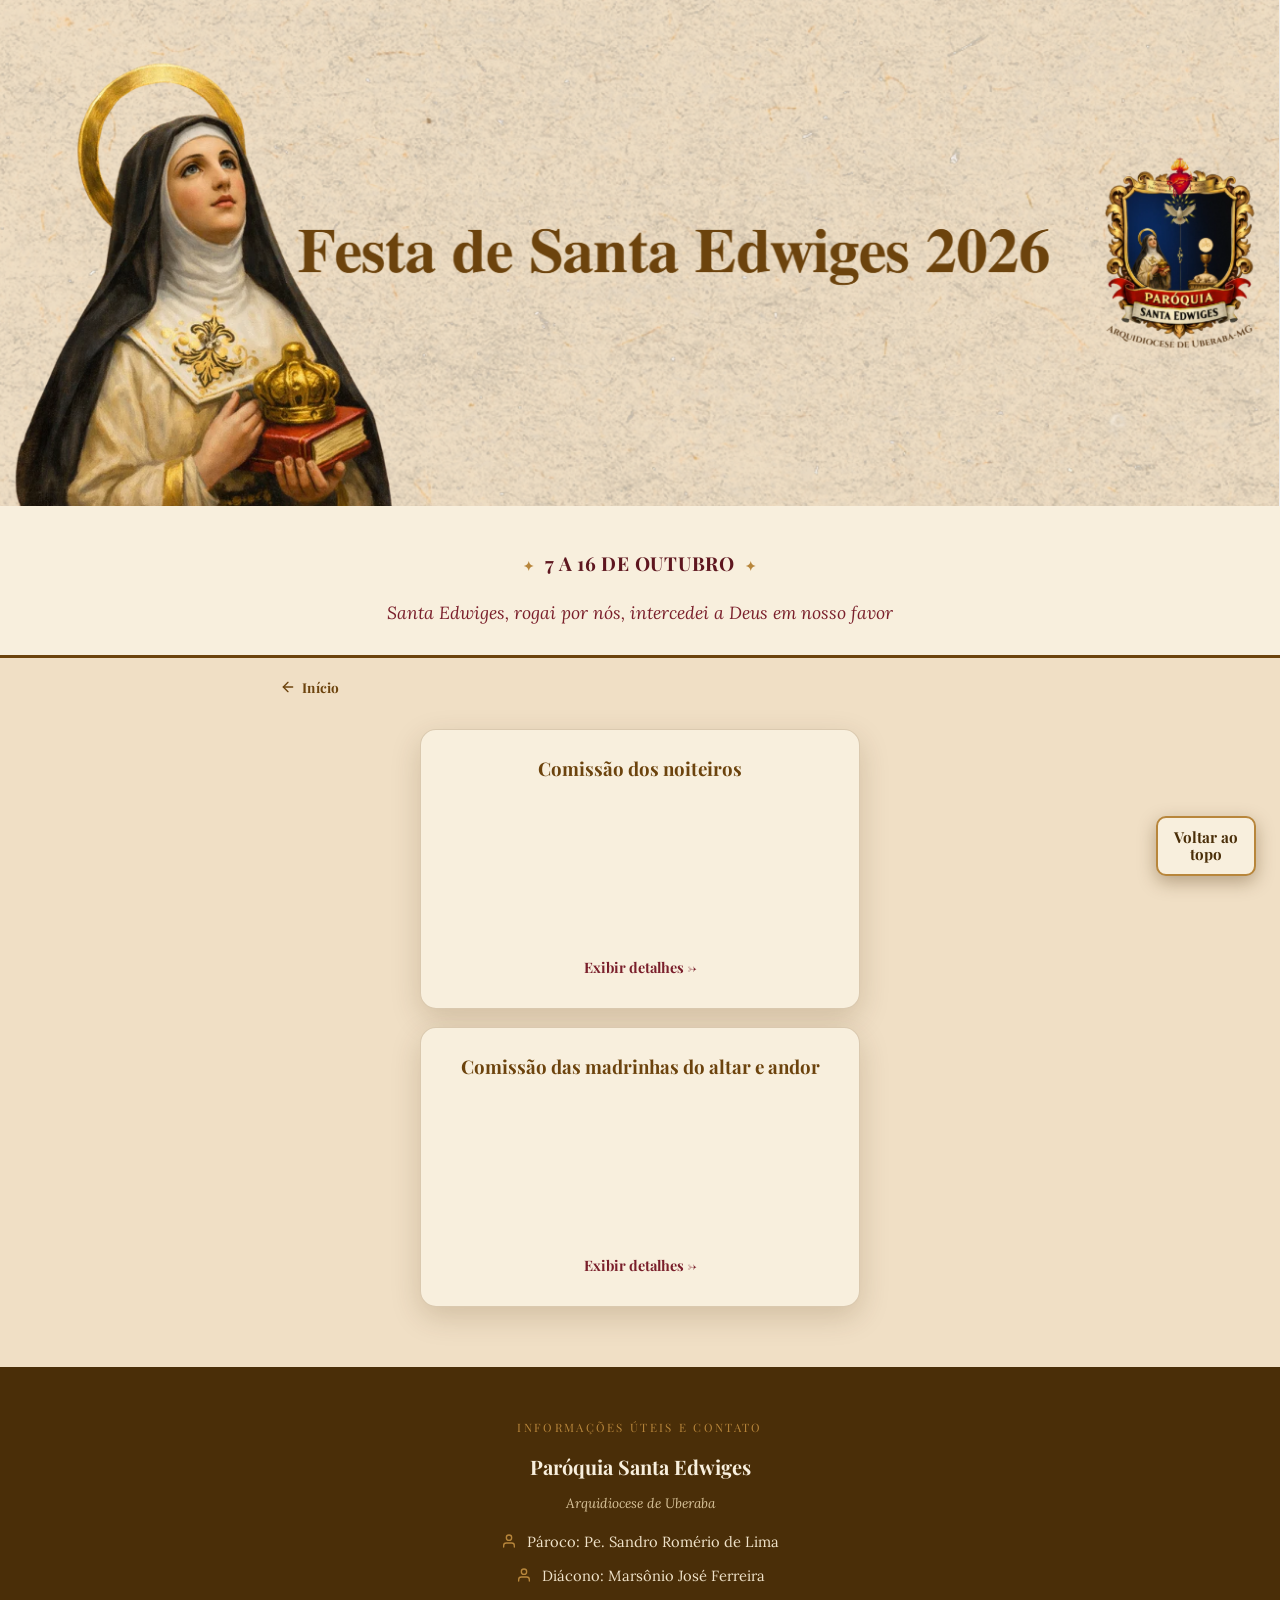
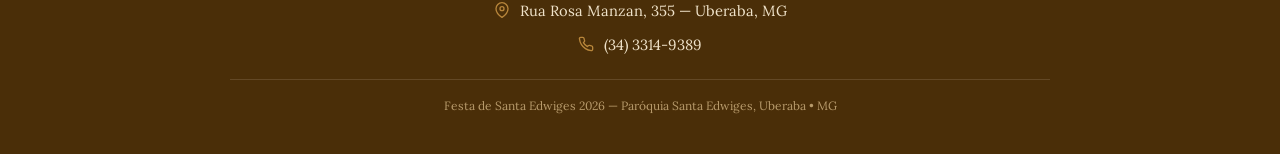
==== comissoes.html @ 376ed941 "Cards rotativos na página das comissões com a adição de um novo arquivo js" ====
<!DOCTYPE html>
<html lang="pt-BR">
<head>
<meta charset="UTF-8">
<meta name="viewport" content="width=device-width, initial-scale=1.0">
<title>Comissões Organizadoras | Festa de Santa Edwiges 2026</title>
<meta name="description" content="Confira a programação completa da Festa de Santa Edwiges 2026: procissão, missas, novena e quermesse.">
<link rel="preconnect" href="https://fonts.googleapis.com">
<link rel="preconnect" href="https://fonts.gstatic.com" crossorigin>
<link href="https://fonts.googleapis.com/css2?family=Playfair+Display:wght@600;700;800;900&family=Lora:ital,wght@0,400;0,500;0,600;1,400&display=swap" rel="stylesheet">
<link rel="stylesheet" href="css/style.css">
</head>
<body>

<!-- HERO -->
  <header class="hero">
    <img src="assets/images/banner.png" alt="Festa de Santa Edwiges 2026 — Paróquia Santa Edwiges, Uberaba">
    <div class="hero-sub">
      <p class="dates">7 a 16 de Outubro</p>
      <p class="tag">Santa Edwiges, rogai por nós,
intercedei a Deus em nosso favor</p>
    </div>
  </header>

  <div class="backlink-wrap">
    <a class="backlink" href="index.html">
      <svg viewBox="0 0 24 24" fill="none" stroke="currentColor" stroke-width="2" stroke-linecap="round" stroke-linejoin="round"><path d="M19 12H5"/><path d="M12 19l-7-7 7-7"/></svg>
      Início
    </a>
  </div>

  <div class="comissoes">

    <div class="card-comissoes" role="button" tabindex="0" aria-pressed="false" aria-label="Exibir detalhes da Comissão dos Noiteiros">
        <div class="card-inner">
            <div class="card-face">
                <h3>Comissão dos noiteiros</h3>
                <div class="flip-hint">Exibir detalhes →</div>
            </div>
            <div class="card-back">
                <div class="title-card-back">Comissão dos Noiteiros</div>
                <h4>Atividades:</h4>
                <p></p>
                <h4>Membros:</h4>
                <ul>
                    <li></li>
                </ul>

            </div>
        </div>
    </div>


    <div class="card-comissoes" role="button" tabindex="0" aria-pressed="false" aria-label="Exibir detalhes da Comissão dos Noiteiros">
        <div class="card-inner">
            <div class="card-face">
                <h3>Comissão das madrinhas do altar e andor</h3>
                <div class="flip-hint">Exibir detalhes →</div>
            </div>
            <div class="card-back">
                <div class="title-card-back">Comissão das Madrinhas do altar e andor</div>
                <h4>Atividades:</h4>
                <p></p>
                <h4>Membros:</h4>
                <ul>
                    <li></li>
                </ul>

            </div>
        </div>
    </div>
  </div>

  <a href="#" id="btnTopo" title="Voltar ao topo" aria-label="Voltar ao topo">
    Voltar ao topo
  </a>


<!-- FOOTER -->
  <footer id="contato">
    <div class="container">
      <p class="foot-title">Informações úteis e contato</p>
      <div class="foot-card">
        <h3>Paróquia Santa Edwiges</h3>
        <p class="arqui">Arquidiocese de Uberaba</p>

        <ul class="foot-list">
          <li>
            <svg viewBox="0 0 24 24" fill="none" stroke="currentColor" stroke-width="2" stroke-linecap="round" stroke-linejoin="round"><path d="M20 21v-2a4 4 0 0 0-4-4H8a4 4 0 0 0-4 4v2"/><circle cx="12" cy="7" r="4"/></svg>
            <a href="https://arquidiocesedeuberaba.com.br/clero/padre-sandro-romerio-de-lima" target="_blank" rel="noopener">Pároco: Pe. Sandro Romério de Lima</a>
          </li>
          <li>
            <svg viewBox="0 0 24 24" fill="none" stroke="currentColor" stroke-width="2" stroke-linecap="round" stroke-linejoin="round"><path d="M20 21v-2a4 4 0 0 0-4-4H8a4 4 0 0 0-4 4v2"/><circle cx="12" cy="7" r="4"/></svg>
            <a href="https://arquidiocesedeuberaba.com.br/clero/diacono-marsonio-jose-ferreira" target="_blank" rel="noopener">Diácono: Marsônio José Ferreira</a>
          </li>
          <li>
            <svg viewBox="0 0 24 24" fill="none" stroke="currentColor" stroke-width="2" stroke-linecap="round" stroke-linejoin="round"><path d="M21 10c0 7-9 13-9 13s-9-6-9-13a9 9 0 0 1 18 0Z"/><circle cx="12" cy="10" r="3"/></svg>
            <a href="https://www.google.com/maps/search/?api=1&query=Rua+Rosa+Manzan%2C+355%2C+Uberaba+MG" target="_blank" rel="noopener">Rua Rosa Manzan, 355 — Uberaba, MG</a>
          </li>
          <li>
            <svg viewBox="0 0 24 24" fill="none" stroke="currentColor" stroke-width="2" stroke-linecap="round" stroke-linejoin="round"><path d="M22 16.92v3a2 2 0 0 1-2.18 2 19.79 19.79 0 0 1-8.63-3.07 19.5 19.5 0 0 1-6-6 19.79 19.79 0 0 1-3.07-8.67A2 2 0 0 1 4.11 2h3a2 2 0 0 1 2 1.72c.13.96.36 1.9.7 2.81a2 2 0 0 1-.45 2.11L8.09 9.91a16 16 0 0 0 6 6l1.27-1.27a2 2 0 0 1 2.11-.45c.91.34 1.85.57 2.81.7A2 2 0 0 1 22 16.92z"/></svg>
            <a href="tel:+553433149389">(34) 3314-9389</a>
          </li>
        </ul>
      </div>
      <p class="copy">Festa de Santa Edwiges 2026 — Paróquia Santa Edwiges, Uberaba • MG</p>
    </div>
  </footer>
  <script src="js/comissoes.js"></script>
</body>
</html>
---- css/style.css ----
:root{
    --cream: #f0dfc5;
    --cream-light: #f8efdd;
    --brown: #6c430d;
    --brown-deep: #4a2e08;
    --red: #7a1f2b;
    --red-deep: #5e161f;
    --navy: #1c2b4a;
    --gold: #b8863b;
    --ink: #3a2508;
    --line: rgba(108,67,13,0.22);
    --shadow: 0 10px 30px rgba(74,46,8,0.18);
  }

  *{box-sizing:border-box;}
  html{scroll-behavior:smooth;}
  body{
    margin:0;
    background:var(--cream);
    color:var(--ink);
    font-family:'Lora', serif;
    line-height:1.65;
    -webkit-font-smoothing:antialiased;
  }
  img{max-width:100%;display:block;}

  h1,h2,h3{
    font-family:'Playfair Display', serif;
    color:var(--brown);
    margin:0 0 .4em 0;
    line-height:1.15;
  }

  .container{
    width:100%;
    max-width:760px;
    margin:0 auto;
    padding:0 20px;
  }

  a{color:inherit;}

  /* ---------- HERO ---------- */
  .hero{
    position:relative;
    background:var(--cream-light);
    border-bottom:3px solid var(--brown);
  }
  .hero img{
    width:100%;
    height:auto;
    display:block;
  }
  .hero-sub{
    text-align:center;
    padding:22px 20px 10px;
  }
  .hero-sub .dates{
    font-family:'Playfair Display', serif;
    font-weight:700;
    color:var(--red-deep);
    font-size:1.05rem;
    letter-spacing:.04em;
    text-transform:uppercase;
  }
  .hero-sub .dates::before,
  .hero-sub .dates::after{
    content:"✦";
    color:var(--gold);
    margin:0 10px;
    font-size:.8rem;
  }
  .hero-sub p.tag{
    margin-top:8px;
    color:var(--red);
    font-size:1.1rem;
    font-style:italic;
  }

  /* ---------- QUICK ACTIONS ---------- */
  .actions{
    display:flex;
    flex-direction:column;
    gap:12px;
    padding:18px 20px 8px;
    max-width:520px;
    margin:0 auto;
  }
  .btn{
    display:flex;
    align-items:center;
    justify-content:center;
    gap:10px;
    text-decoration:none;
    font-family:'Playfair Display', serif;
    font-weight:700;
    font-size:1rem;
    padding:14px 18px;
    border-radius:999px;
    border:2px solid transparent;
    transition:transform .15s ease, box-shadow .15s ease, background .2s ease;
    letter-spacing:.02em;
  }
  .btn svg{width:19px;height:19px;flex:none;}
  .btn:active{transform:scale(.97);}
  .btn-primary{
    background:var(--red);
    color:var(--cream-light);
    box-shadow:0 6px 16px rgba(122,31,43,0.35);
  }
  .btn-primary:hover{background:var(--red-deep);}
  .btn-secondary{
    background:transparent;
    color:var(--brown);
    border-color:var(--brown);
  }
  .btn-secondary:hover{background:rgba(108,67,13,0.08);}

  /* ---------- LINKTREE (home) ---------- */
  .linktree{
    display:flex;
    flex-direction:column;
    gap:14px;
    max-width:480px;
    margin:0 auto;
    padding:26px 20px 40px;
  }
  .link-card{
    display:flex;
    align-items:center;
    gap:14px;
    text-decoration:none;
    background:var(--cream-light);
    border:1px solid var(--line);
    border-radius:16px;
    padding:14px 16px;
    box-shadow:var(--shadow);
    transition:transform .15s ease, box-shadow .15s ease, border-color .2s ease;
  }
  .link-card:active{transform:scale(.98);}
  .link-card:hover{border-color:var(--gold);}
  .link-card-icon{
    flex:none;
    width:46px;
    height:46px;
    border-radius:50%;
    background:var(--brown);
    color:var(--cream-light);
    display:flex;
    align-items:center;
    justify-content:center;
  }
  .link-card-icon svg{width:22px;height:22px;}
  .link-card-text{
    flex:1 1 auto;
    min-width:0;
    display:flex;
    flex-direction:column;
    gap:2px;
  }
  .link-card-text strong{
    font-family:'Playfair Display', serif;
    color:var(--brown);
    font-size:1.05rem;
    line-height:1.25;
  }
  .link-card-text small{
    color:var(--brown-deep);
    opacity:.75;
    font-size:.82rem;
    line-height:1.3;
  }
  .link-card-chevron{
    flex:none;
    width:18px;
    height:18px;
    color:var(--gold);
  }

  /* ---------- COMISSÕES ---------- */
  .comissoes{
    display:flex;
    flex-direction:column;
    gap:18px;
    max-width:480px;
    margin:0 auto;
    padding:26px 20px 40px;
  }
  .card-comissoes{
    min-height:280px;
    cursor:pointer;
    perspective:1200px;
    outline:none;
  }
  .card-comissoes:focus-visible{
    border-radius:16px;
    outline:3px solid var(--gold);
    outline-offset:4px;
  }
  .card-inner{
    position:relative;
    width:100%;
    min-height:280px;
    transform-style:preserve-3d;
    transition:transform .6s ease;
  }
  .card-comissoes.is-flipped .card-inner{transform:rotateY(180deg);}
  .card-face,
  .card-back{
    position:absolute;
    inset:0;
    display:flex;
    flex-direction:column;
    justify-content:center;
    padding:28px;
    border:1px solid var(--line);
    border-radius:16px;
    box-shadow:var(--shadow);
    backface-visibility:hidden;
    -webkit-backface-visibility:hidden;
  }
  .card-face{
    background:var(--cream-light);
    text-align:center;
  }
  .card-face h1,
  .card-back h2{
    font-size:1.55rem;
    color:var(--brown-deep);
  }
  .card-face p,
  .card-back p{margin:0 0 16px;}
  .card-back{
    background:var(--brown);
    color:var(--cream-light);
    transform:rotateY(180deg);
  }
  .card-back h2{color:var(--cream-light);}
  .flip-hint{
    display:block;
    margin-top:auto;
    color:var(--red);
    font-family:'Playfair Display', serif;
    font-size:.9rem;
    font-weight:700;
  }
  .card-back .flip-hint{color:var(--gold);}

  /* ---------- BACKLINK (subpages) ---------- */
  .backlink-wrap{
    max-width:760px;
    margin:0 auto;
    padding:18px 20px 0;
  }
  .backlink{
    display:inline-flex;
    align-items:center;
    gap:6px;
    text-decoration:none;
    font-family:'Playfair Display', serif;
    font-weight:700;
    font-size:.85rem;
    color:var(--brown);
    letter-spacing:.02em;
  }
  .backlink svg{width:16px;height:16px;}
  .backlink:hover{color:var(--red);}

  /* ---------- SECTION SHARED ---------- */
  section{
    padding:44px 0 6px;
  }
  .section-head{
    text-align:center;
    margin-bottom:30px;
  }
  .section-head .eyebrow{
    display:block;
    font-size:.72rem;
    letter-spacing:.22em;
    text-transform:uppercase;
    color:var(--gold);
    font-weight:600;
    margin-bottom:8px;
  }
  .section-head h2{
    font-size:1.7rem;
  }
  .rule{
    width:70px;
    height:3px;
    background:var(--gold);
    margin:14px auto 0;
    border-radius:2px;
  }

  /* ---------- TIMELINE / PROGRAMAÇÃO ---------- */
  .programacao-grid{
    display:flex;
    flex-direction:column;
    gap:26px;
  }
  .programacao-figure{
    margin:0 auto;
    max-width:260px;
    width:60%;
    text-align:center;
  }
  .programacao-figure img{
    width:100%;
    border-radius:10px;
    border:3px solid var(--gold);
    box-shadow:var(--shadow);
  }
  .programacao-figure figcaption{
    margin-top:10px;
    font-family:'Playfair Display', serif;
    font-style:italic;
    font-size:.82rem;
    color:var(--brown-deep);
  }
  .timeline{
    position:relative;
    padding:6px 0 10px;
  }
  .timeline::before{
    content:"";
    position:absolute;
    left:23px;
    top:6px;
    bottom:10px;
    width:2px;
    background:linear-gradient(to bottom, var(--gold), var(--line) 92%);
  }
  .day{
    position:relative;
    padding-left:60px;
    margin-bottom:26px;
  }
  .day:last-child{margin-bottom:0;}
  .day-badge{
    position:absolute;
    left:0;
    top:0;
    width:47px;
    height:47px;
    border-radius:50%;
    background:var(--cream-light);
    border:2px solid var(--brown);
    display:flex;
    flex-direction:column;
    align-items:center;
    justify-content:center;
    font-family:'Playfair Display', serif;
    color:var(--brown);
    line-height:1;
    box-shadow:var(--shadow);
    z-index:1;
  }
  .day-badge .num{font-size:1.15rem;font-weight:800;}
  .day-badge .mon{font-size:.5rem;letter-spacing:.06em;text-transform:uppercase;}
  .day.feast .day-badge{
    background:var(--red);
    border-color:var(--red-deep);
    color:var(--cream-light);
  }
  .day-card{
    background:var(--cream-light);
    border:1px solid var(--line);
    border-radius:14px;
    padding:16px 18px;
    box-shadow:var(--shadow);
  }
  .day-card h3{
    font-size:1.05rem;
    margin-bottom:10px;
    color:var(--brown-deep);
  }
  .day-card h5{
    margin: 0 0 20px 0;
    color:var(--red);
  }
  .day.feast .day-card{border-color:var(--red);}
  .day.feast h3{color:var(--red-deep);}
  .day-card ul{
    list-style:none;
    margin:0;
    padding:0;
    display:flex;
    flex-direction:column;
    gap:9px;
  }
  .day-card li{
    display:flex;
    align-items:flex-start;
    gap:10px;
    font-size:.94rem;
    color:var(--ink);
  }
  .day-card li svg{
    width:16px;height:16px;
    margin-top:3px;
    flex:none;
    color:var(--gold);
  }

  .day-card a{
    text-decoration:none;
    color:var(--ink);
  }

  .day-card a:hover{color:var(--gold);}

  /* ---------- HISTÓRIA ---------- */
  .historia{
    background:var(--brown);
    color:var(--cream-light);
  }
  .historia .section-head .eyebrow{color:var(--gold);}
  .historia .section-head h2{color:var(--cream-light);}
  .historia-grid{
    display:flex;
    flex-direction:column;
    gap:26px;
  }
  .historia-figure{
    margin:0 auto;
    max-width:260px;
    width:60%;
    text-align:center;
  }
  .historia-figure img{
    width:100%;
    border-radius:10px;
    border:3px solid var(--gold);
    box-shadow:0 12px 28px rgba(0,0,0,0.35);
  }
  .historia-figure figcaption{
    margin-top:10px;
    font-family:'Playfair Display', serif;
    font-style:italic;
    font-size:.82rem;
    color:#d8c39a;
  }
  .historia-text p{
    font-size:1rem;
    margin:0 0 1.1em 0;
    color:#f2e3ca;
  }
  .historia-text p:first-of-type::first-letter{
    font-family:'Playfair Display', serif;
    font-size:3.4rem;
    float:left;
    line-height:.8;
    padding:.08em .12em 0 0;
    color:var(--gold);
    font-weight:800;
  }
  .historia .quote{
    margin:26px 0;
    padding:16px 18px;
    border-left:3px solid var(--gold);
    background:rgba(240,223,197,0.08);
    font-style:italic;
    border-radius:0 8px 8px 0;
  }
  .historia .quote strong{
    display:block;
    font-style:normal;
    font-family:'Playfair Display', serif;
    color:var(--gold);
    margin-bottom:6px;
    font-size:.95rem;
  }
  .historia .date-line{
    text-align:center;
    margin-top:26px;
    font-family:'Playfair Display', serif;
    color:var(--gold);
    font-size:.95rem;
    letter-spacing:.04em;
  }

  /* ---------- FOOTER ---------- */
  footer{
    background:var(--brown-deep);
    color:var(--cream-light);
    padding:40px 0 26px;
    margin-top:20px;
  }
  footer .foot-title{
    font-family:'Playfair Display', serif;
    font-size:.72rem;
    letter-spacing:.2em;
    text-transform:uppercase;
    color:var(--gold);
    text-align:center;
    margin-bottom:18px;
  }
  .foot-card{
    text-align:center;
    max-width:420px;
    margin:0 auto;
  }
  .foot-card h3{
    color:var(--cream-light);
    font-size:1.25rem;
    margin-bottom:4px;
  }
  .foot-card .arqui{
    color:#d8c39a;
    font-size:.85rem;
    margin-bottom:16px;
    font-style:italic;
  }
  .foot-list{
    list-style:none;
    padding:0;
    margin:0 0 20px 0;
    display:flex;
    flex-direction:column;
    gap:10px;
  }
  .foot-list li{
    display:flex;
    gap:10px;
    align-items:flex-start;
    font-size:.92rem;
    color:#efe2c9;
    justify-content:center;
    text-align:left;
  }
  .foot-list svg{width:16px;height:16px;margin-top:3px;flex:none;color:var(--gold);}
  .foot-list a{text-decoration:none;color:#efe2c9;}
  .foot-list a:hover{color:var(--gold);}
  footer .copy{
    text-align:center;
    font-size:.75rem;
    color:#b79a6b;
    margin-top:22px;
    border-top:1px solid rgba(240,223,197,0.15);
    padding-top:16px;
  }

#btnTopo {
  position: fixed;
  bottom: 24px;
  right: 24px;
  z-index: 999;
  width: 100px;
  height: 60px;
  border-radius: 10px;
  background-color: var(--cream-light);
  color: var(--brown-deep);
  border: 2px solid var(--gold);
  cursor: pointer;
  box-shadow: 0 6px 18px rgba(74, 46, 8, 0.35);
  font-family: 'Playfair Display', serif;
  font-weight: 700;
  transition: background-color 0.2s ease, transform 0.15s ease, box-shadow 0.2s ease;
  text-decoration: none;
  display: flex;
  flex-direction: column;   
  align-items: center;        
  justify-content: center;   
  text-align: center;         
  font-size: 0.95rem;         
  line-height: 1.1;          
  padding: 4px;               
  box-sizing: border-box;
}

#btnTopo:hover{
  background-color: var(--gold);
  border: 2px solid var(--cream-light);
  color: var(--cream-light);
}

#btnTopo:active{
  transform: translateY(0) scale(0.95);
}



  /* ---------- DESKTOP ---------- */
  @media (min-width:640px){
    .hero-sub .dates{font-size:1.2rem;}
    .actions{flex-direction:row;justify-content:center;max-width:none;}
    .btn{flex:0 1 auto;padding:14px 26px;}
    .section-head h2{font-size:2.1rem;}
    .day-card{padding:20px 24px;}
    .foot-list li{text-align:left;}
    .link-card{padding:18px 22px;}
    .link-card-icon{width:52px;height:52px;}
    .programacao-grid{
      flex-direction:row;
      align-items:flex-start;
      gap:36px;
    }
    .programacao-figure{
      flex:0 0 240px;
      width:240px;
      max-width:240px;
      position:sticky;
      top:24px;
    }
    .timeline{flex:1 1 auto;min-width:0;}
    .historia-grid{
      flex-direction:row;
      align-items:flex-start;
      gap:36px;
    }
    .historia-figure{
      flex:0 0 240px;
      width:240px;
      max-width:240px;
      position:sticky;
      top:24px;
    }
    .historia-text{flex:1 1 auto;min-width:0;}
  }
  @media (min-width:900px){
    .container{max-width:860px;}
    .day-card ul{flex-direction:row;flex-wrap:wrap;}
    .day-card li{flex:1 1 45%;}
  }

  @media (prefers-reduced-motion: reduce){
    html{scroll-behavior:auto;}
    .btn{transition:none;}
    .card-inner{transition:none;}
  }

  @media (max-width: 639px) {
  #btnTopo {
    bottom: 18px;
    right: 18px;
    width: 42px;
    height: 42px;
    font-size: 0.5rem;
  }
}
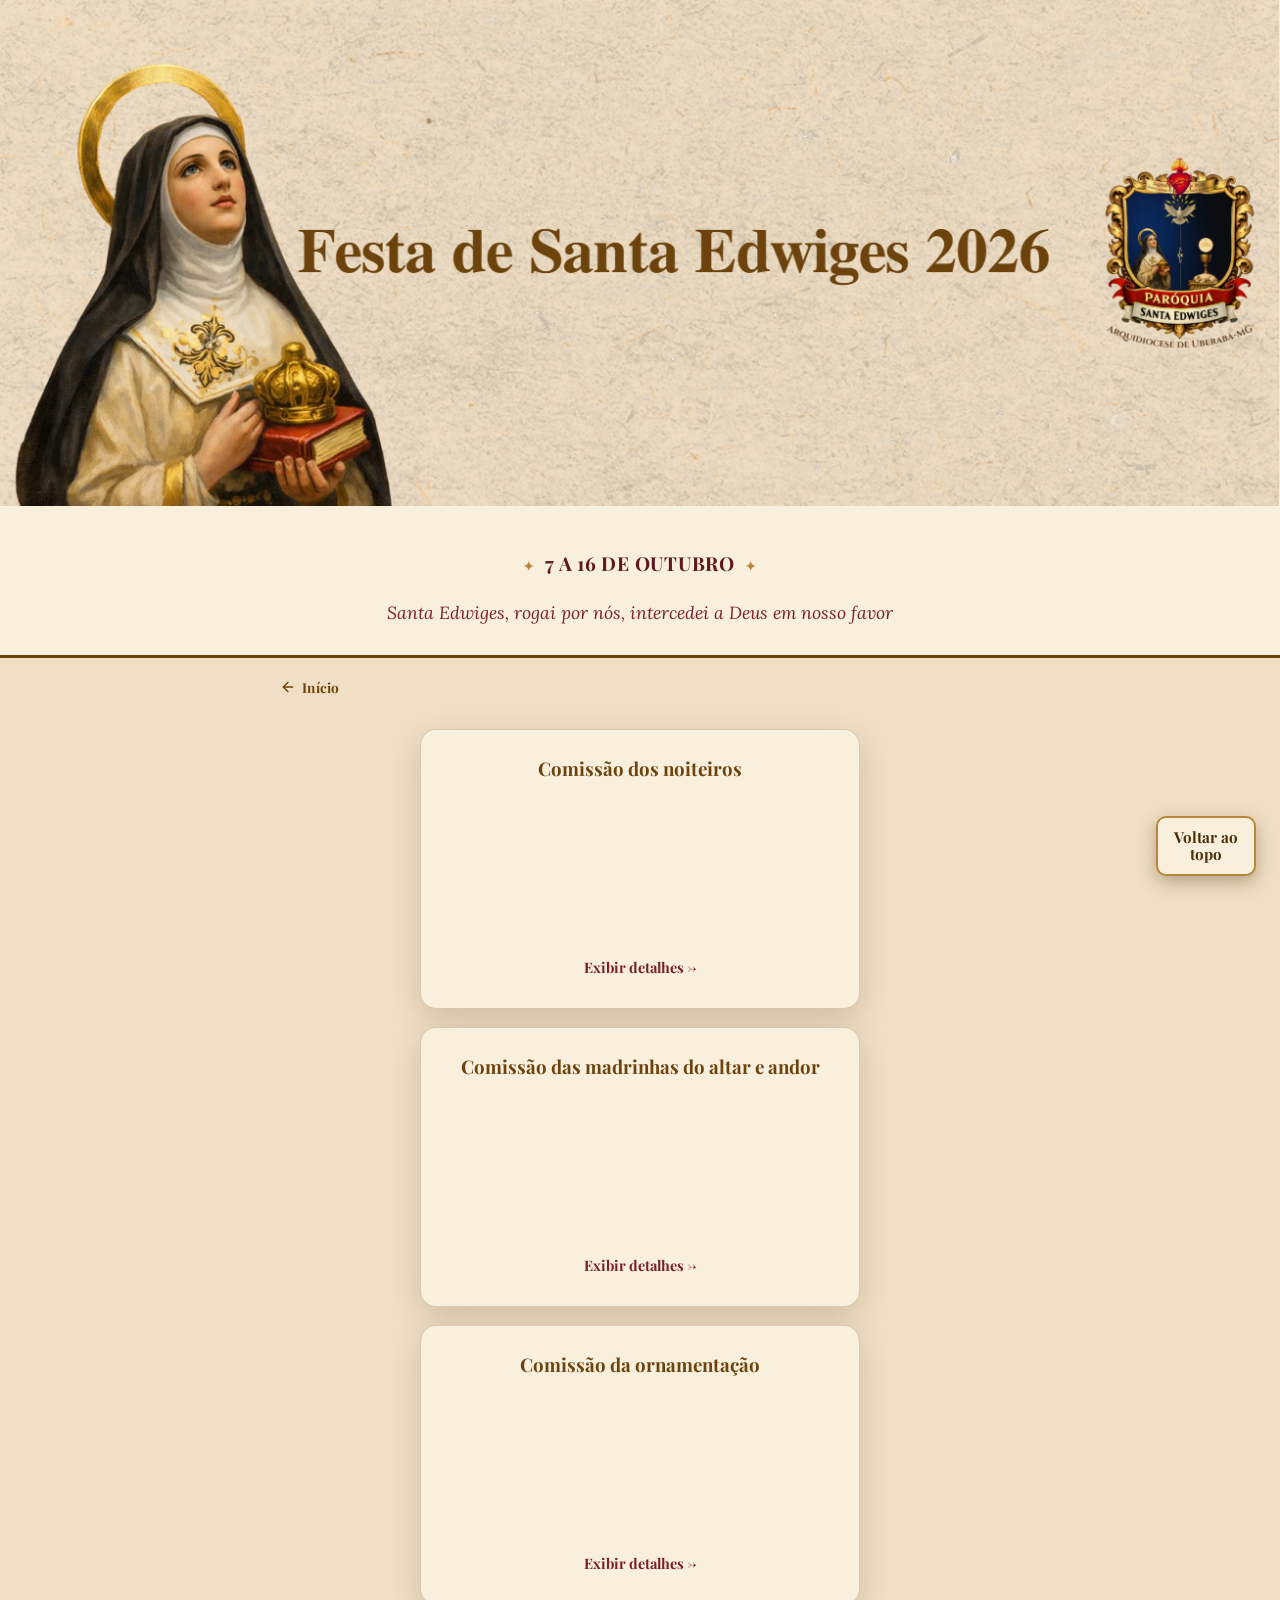
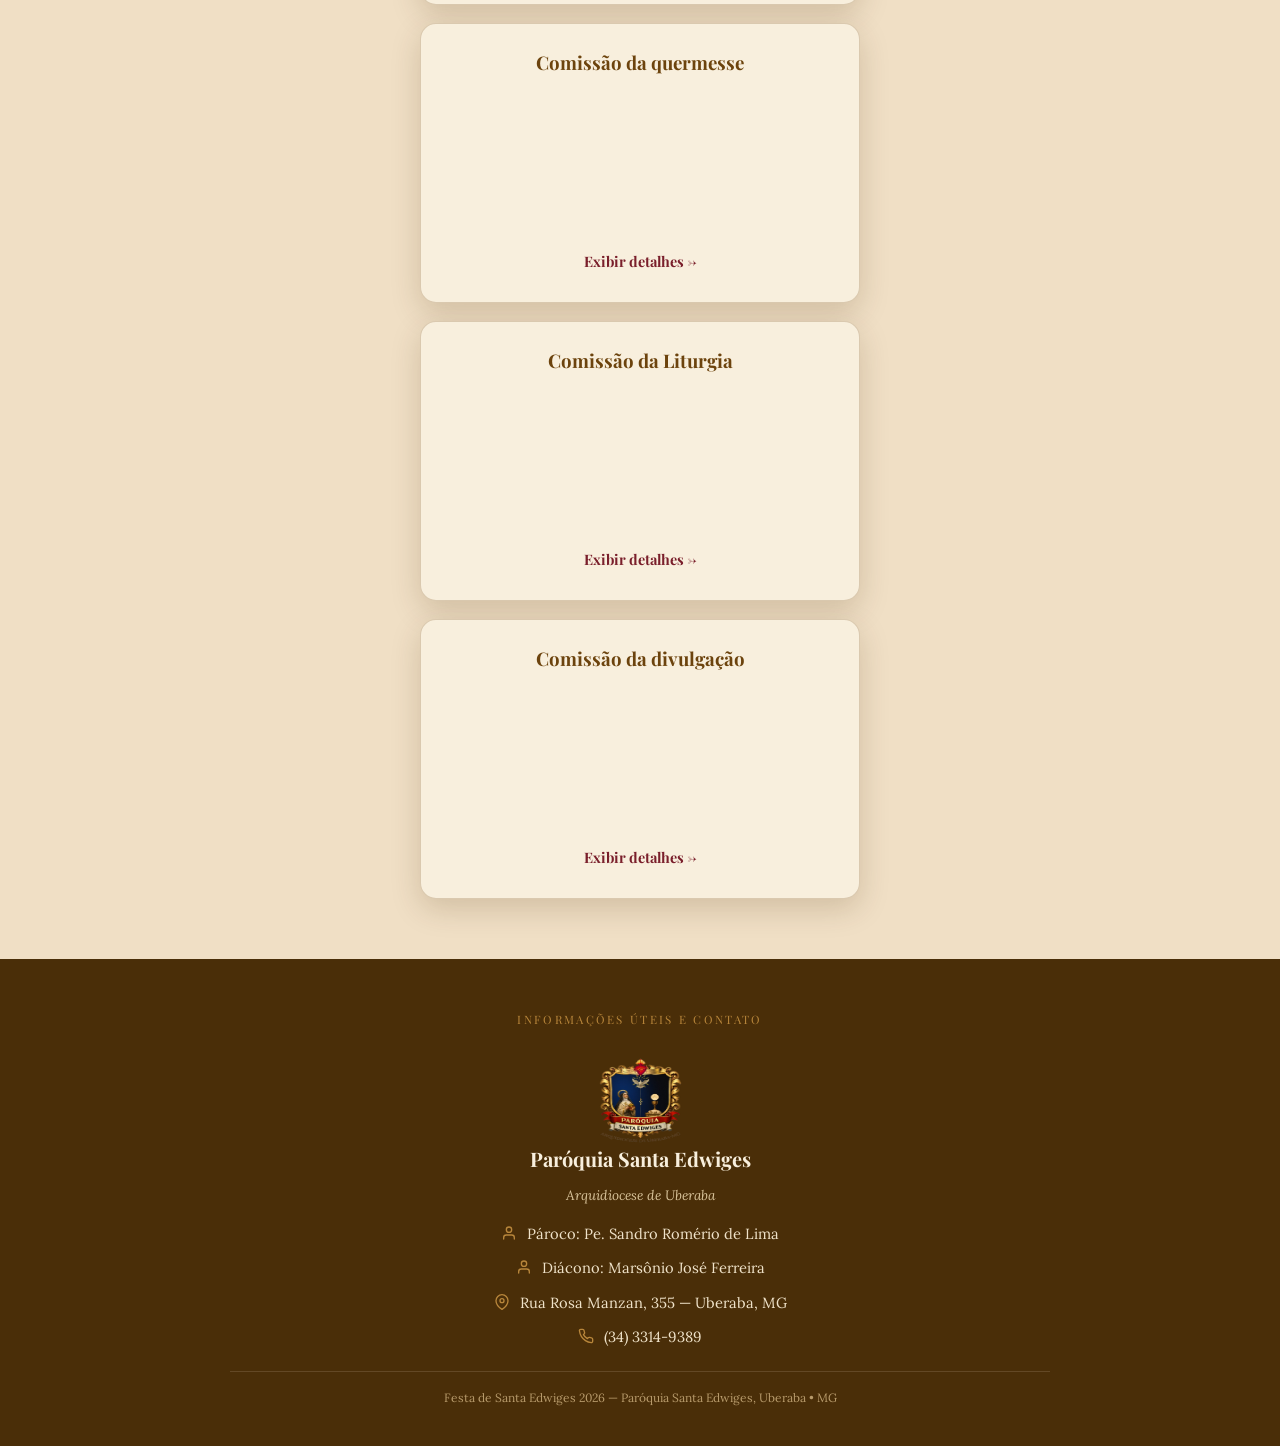
==== commit b1695ec4: "Atualizações: Icone santa edwiges no rodapé" ====
--- a/comissoes.html
+++ b/comissoes.html
@@ -41,6 +41,45 @@
                 <div class="title-card-back">Comissão dos Noiteiros</div>
                 <h4>Atividades:</h4>
                 <p></p>
+                <h4>Noiteiros:</h4>
+                <ul>
+                    <li></li>
+                </ul>
+
+            </div>
+        </div>
+    </div>
+
+
+    <div class="card-comissoes" role="button" tabindex="0" aria-pressed="false" aria-label="Exibir detalhes da Comissão das madrinhas do altar e andor">
+        <div class="card-inner">
+            <div class="card-face">
+                <h3>Comissão das madrinhas do altar e andor</h3>
+                <div class="flip-hint">Exibir detalhes →</div>
+            </div>
+            <div class="card-back">
+                <div class="title-card-back">Comissão das Madrinhas do altar e andor</div>
+                <h4>Atividades:</h4>
+                <p></p>
+                <h4>Membros:</h4>
+                <ul>
+                    <li></li>
+                </ul>
+
+            </div>
+        </div>
+    </div>
+
+    <div class="card-comissoes" role="button" tabindex="0" aria-pressed="false" aria-label="Exibir detalhes da Comissão da ornamentação">
+        <div class="card-inner">
+            <div class="card-face">
+                <h3>Comissão da ornamentação</h3>
+                <div class="flip-hint">Exibir detalhes →</div>
+            </div>
+            <div class="card-back">
+                <div class="title-card-back">Comissão da ornamentação</div>
+                <h4>Atividades:</h4>
+                <p></p>
                 <h4>Membros:</h4>
                 <ul>
                     <li></li>
@@ -51,14 +90,52 @@
     </div>
 
 
-    <div class="card-comissoes" role="button" tabindex="0" aria-pressed="false" aria-label="Exibir detalhes da Comissão dos Noiteiros">
+    <div class="card-comissoes" role="button" tabindex="0" aria-pressed="false" aria-label="Exibir detalhes da Comissão da quermesse">
         <div class="card-inner">
             <div class="card-face">
-                <h3>Comissão das madrinhas do altar e andor</h3>
+                <h3>Comissão da quermesse</h3>
                 <div class="flip-hint">Exibir detalhes →</div>
             </div>
             <div class="card-back">
-                <div class="title-card-back">Comissão das Madrinhas do altar e andor</div>
+                <div class="title-card-back">Comissão da quermesse</div>
+                <h4>Atividades:</h4>
+                <p></p>
+                <h4>Membros:</h4>
+                <ul>
+                    <li></li>
+                </ul>
+
+            </div>
+        </div>
+    </div>
+
+    <div class="card-comissoes" role="button" tabindex="0" aria-pressed="false" aria-label="Exibir detalhes da Comissão da Liturgia">
+        <div class="card-inner">
+            <div class="card-face">
+                <h3>Comissão da Liturgia</h3>
+                <div class="flip-hint">Exibir detalhes →</div>
+            </div>
+            <div class="card-back">
+                <div class="title-card-back">Comissão da Liturgia</div>
+                <h4>Atividades:</h4>
+                <p></p>
+                <h4>Membros:</h4>
+                <ul>
+                    <li></li>
+                </ul>
+
+            </div>
+        </div>
+    </div>
+
+    <div class="card-comissoes" role="button" tabindex="0" aria-pressed="false" aria-label="Exibir detalhes da Comissão da divulgação">
+        <div class="card-inner">
+            <div class="card-face">
+                <h3>Comissão da divulgação</h3>
+                <div class="flip-hint">Exibir detalhes →</div>
+            </div>
+            <div class="card-back">
+                <div class="title-card-back">Comissão da divulgação</div>
                 <h4>Atividades:</h4>
                 <p></p>
                 <h4>Membros:</h4>
@@ -81,6 +158,7 @@
     <div class="container">
       <p class="foot-title">Informações úteis e contato</p>
       <div class="foot-card">
+        <img src="./assets/images/favicon.png" alt="icone paróquia santa edwiges">
         <h3>Paróquia Santa Edwiges</h3>
         <p class="arqui">Arquidiocese de Uberaba</p>
 
--- a/css/style.css
+++ b/css/style.css
@@ -512,6 +512,13 @@
     font-size:.85rem;
     margin-bottom:16px;
     font-style:italic;
+  }
+
+  .foot-card img{
+    display: block;
+    width: 100px;
+    height: 100px;
+    margin: 0 auto;
   }
   .foot-list{
     list-style:none;
@@ -578,6 +585,11 @@
 
 #btnTopo:active{
   transform: translateY(0) scale(0.95);
+}
+
+.foot-icon{
+  width: 50px;
+  height: 50px;
 }
 
 
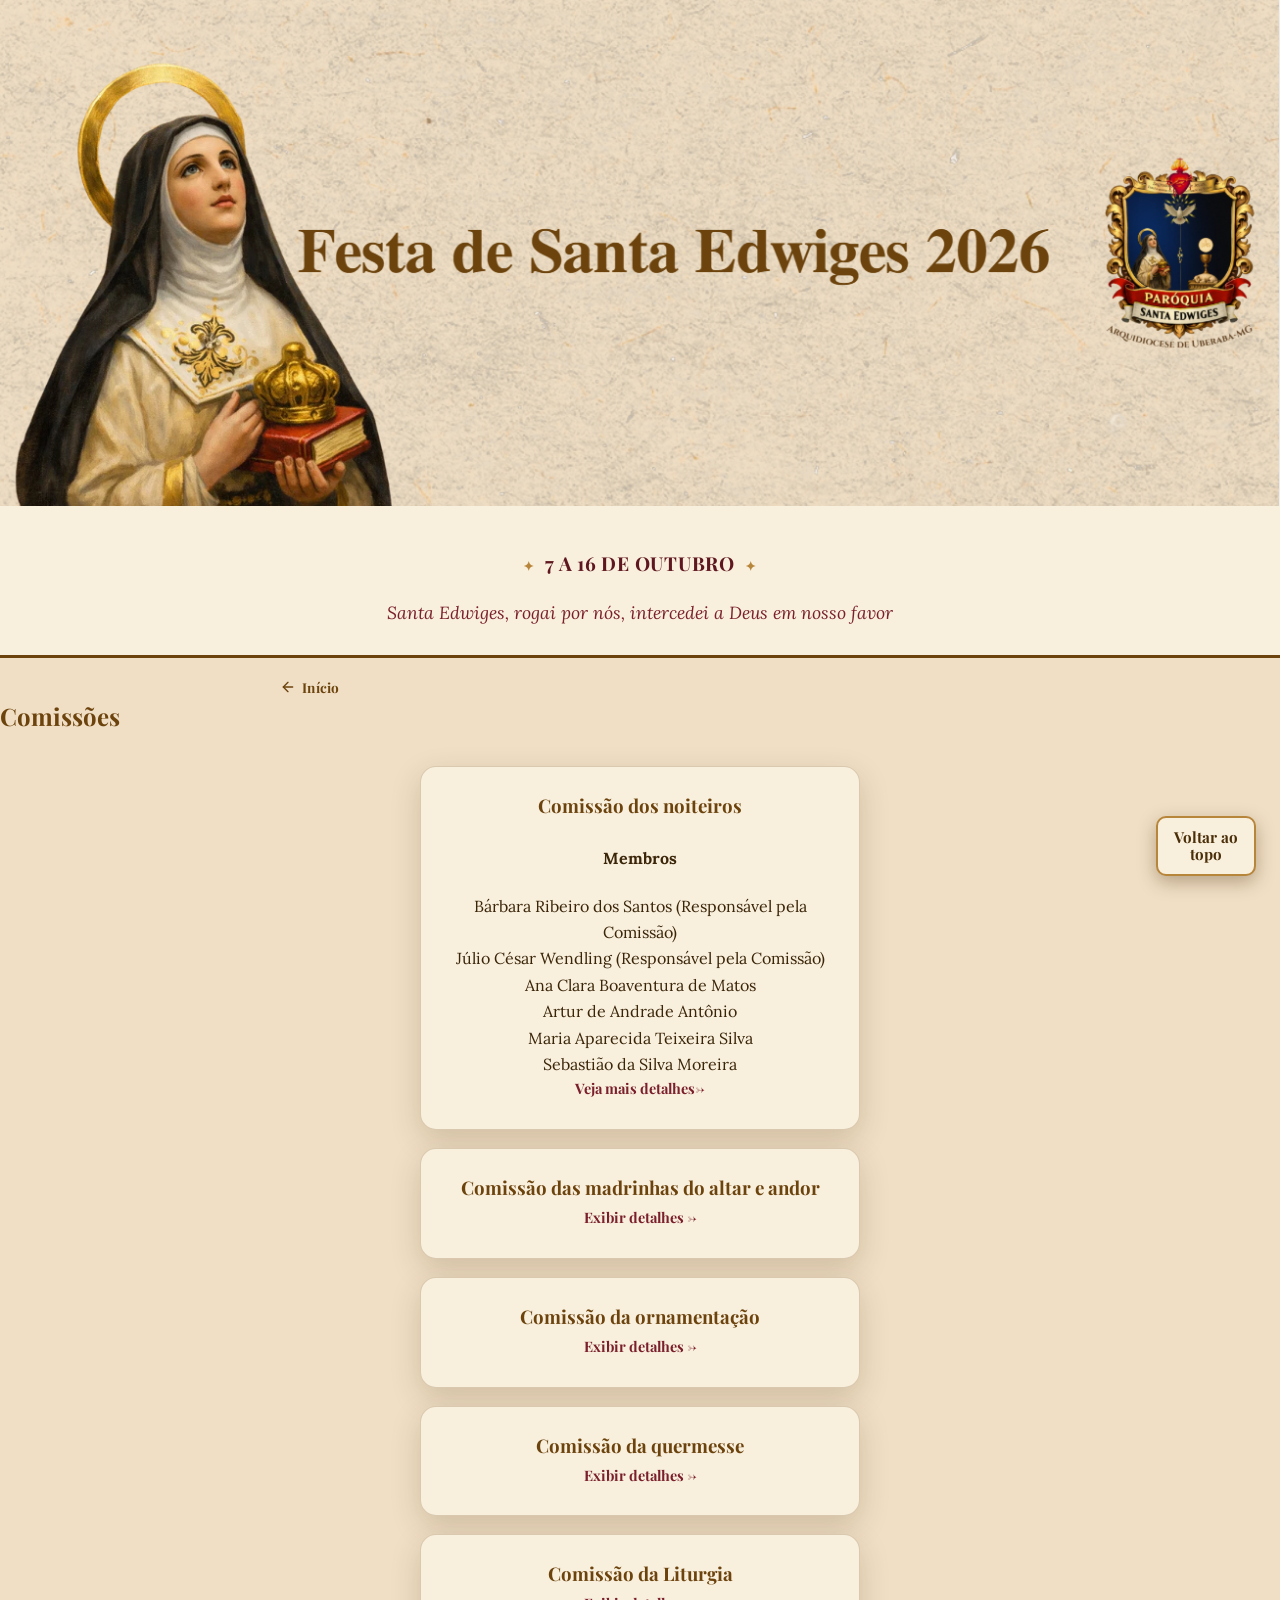
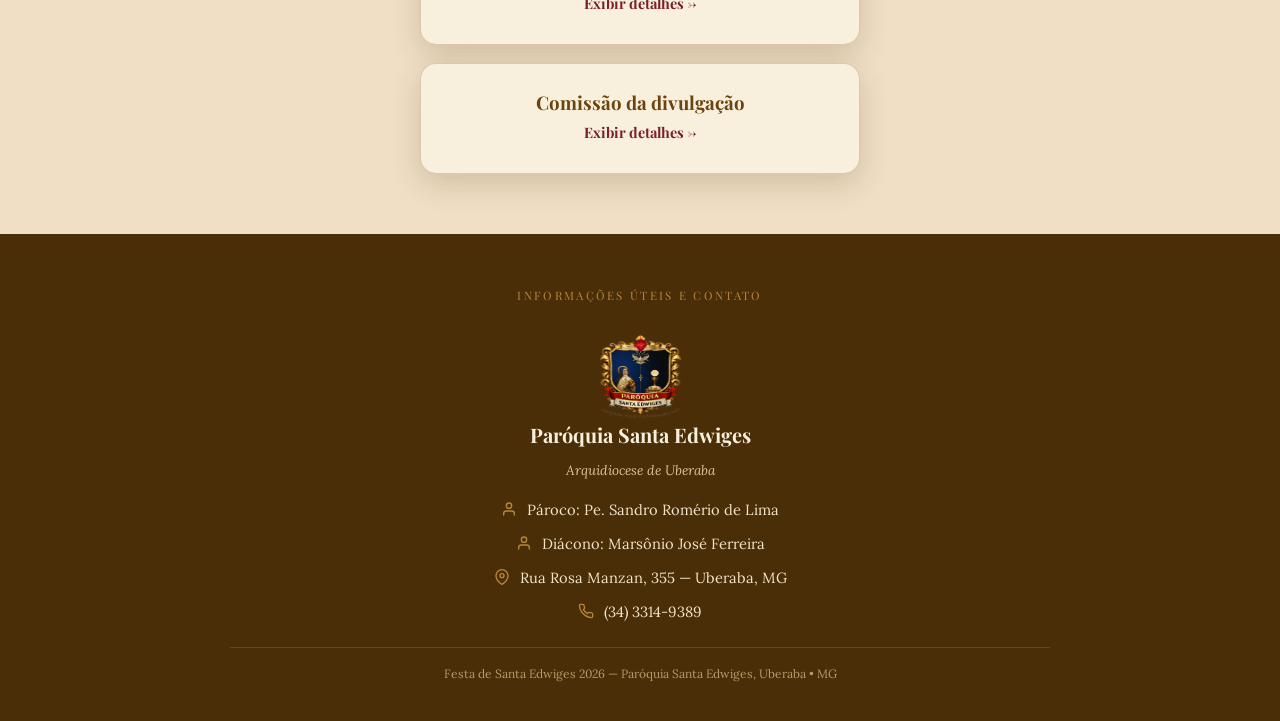
==== commit 0a26502c: "Mais detalhes sobre as comissões" ====
--- a/comissoes.html
+++ b/comissoes.html
@@ -29,21 +29,56 @@
     </a>
   </div>
 
+<h2>Comissões</h2>
   <div class="comissoes">
 
     <div class="card-comissoes" role="button" tabindex="0" aria-pressed="false" aria-label="Exibir detalhes da Comissão dos Noiteiros">
         <div class="card-inner">
             <div class="card-face">
                 <h3>Comissão dos noiteiros</h3>
-                <div class="flip-hint">Exibir detalhes →</div>
+                <h4>Membros</h4>
+                Bárbara Ribeiro dos Santos (Responsável pela Comissão)<br>
+                Júlio César Wendling (Responsável pela Comissão)<br>
+                Ana Clara Boaventura de Matos<br>
+                Artur de Andrade Antônio<br>
+                Maria Aparecida Teixeira Silva<br>
+                Sebastião da Silva Moreira<br>
+                
+                <div class="flip-hint">Veja mais detalhes→</div>
             </div>
             <div class="card-back">
                 <div class="title-card-back">Comissão dos Noiteiros</div>
-                <h4>Atividades:</h4>
-                <p></p>
                 <h4>Noiteiros:</h4>
                 <ul>
-                    <li></li>
+                    <li>Bárbara Ribeiro dos Santos (Responsável pela Comissão)</li>
+                    <li>Júlio César Wendling (Responsável pela Comissão)</li>
+                    <li>Ana Clara Boaventura de Matos</li>
+                    <li>Artur de Andrade Antônio</li>
+                    <li>Maria Aparecida Teixeira Silva</li>
+                    <li>Sebastião da Silva Moreira</li>
+                     <li>Breno Augusto Mazetto e Erica Agapito Borba Mazetto</li>
+                    <li>Cecília Parreira Luiz Andrade</li>
+                    <li>Celma Marques Borges</li>
+                    <li>Denise Anunciação de Mendonça</li>
+                    <li>Elenice Caixeta de Almeida</li>
+                    <li>Eliana Aparecida Araújo</li>
+                    <li>Elizabeth Nogueira Januário</li>
+                    <li>Eriberto e Leonice</li>
+                    <li>Flávia Correia Pereira</li>
+                    <li>Francisca Tomaz Lacerda</li>
+                    <li>Iara de Araújo</li>
+                    <li>Izaltino Júnior e Simara Rodrigues</li>
+                    <li>Jaqueline Barbosa Machado</li>
+                    <li>Liana Borges Amaral</li>
+                    <li>Márcia Aparecida de Sousa</li>
+                    <li>Maria Abadia Ferreira</li>
+                    <li>Maria Alice Felipe</li>
+                    <li>Maria Cristina Batista</li>
+                    <li>Maria das Dores e família</li>
+                    <li>Maria de Lourdes Fernandes</li>
+                    <li>Maria Gorete da Silveira</li>
+                    <li>Marlene Cabrine dos Santos Silva</li>
+                    <li>Neiva Heloisa C. Andrade</li>
                 </ul>
 
             </div>
@@ -59,10 +94,49 @@
             </div>
             <div class="card-back">
                 <div class="title-card-back">Comissão das Madrinhas do altar e andor</div>
-                <h4>Atividades:</h4>
-                <p></p>
-                <h4>Membros:</h4>
-                <ul>
+                <h4>Madrinhas e Padrinhos do altar e andor:</h4>
+                <ul>
+                    <li>Abigail das Graças Batista</li>
+                    <li>Alexsander Pacheco de Almeida e família</li>
+                    <li>Breno Augusto Mazetto e Erica Agapito Borba Mazetto</li>
+                    <li>Cecília Parreira Luiz Andrade</li>
+                    <li>Celma Marques Borges</li>
+                    <li>Denise Anunciação de Mendonça</li>
+                    <li>Elenice Caixeta de Almeida</li>
+                    <li>Eliana Aparecida Araújo</li>
+                    <li>Elizabeth Nogueira Januário</li>
+                    <li>Eriberto e Leonice</li>
+                    <li>Flávia Correia Pereira</li>
+                    <li>Francisca Tomaz Lacerda</li>
+                    <li>Iara de Araújo</li>
+                    <li>Izaltino Júnior e Simara Rodrigues</li>
+                    <li>Jaqueline Barbosa Machado</li>
+                    <li>Liana Borges Amaral</li>
+                    <li>Márcia Aparecida de Sousa</li>
+                    <li>Maria Abadia Ferreira</li>
+                    <li>Maria Alice Felipe</li>
+                    <li>Maria Cristina Batista</li>
+                    <li>Maria das Dores e família</li>
+                    <li>Maria de Lourdes Fernandes</li>
+                    <li>Maria Gorete da Silveira</li>
+                    <li>Marlene Cabrine dos Santos Silva</li>
+                    <li>Neiva Heloisa C. Andrade</li>
+                    <li></li>
+                    <li></li>
+                    <li></li>
+                    <li></li>
+                    <li></li>
+                    <li></li>
+                    <li></li>
+                    <li></li>
+                    <li></li>
+                    <li></li>
+                    <li></li>
+                    <li></li>
+                    <li></li>
+                    <li></li>
+                    <li></li>
+                    <li></li>
                     <li></li>
                 </ul>
 
--- a/css/style.css
+++ b/css/style.css
@@ -187,7 +187,6 @@
     padding:26px 20px 40px;
   }
   .card-comissoes{
-    min-height:280px;
     cursor:pointer;
     perspective:1200px;
     outline:none;
@@ -200,9 +199,8 @@
   .card-inner{
     position:relative;
     width:100%;
-    min-height:280px;
     transform-style:preserve-3d;
-    transition:transform .6s ease;
+    transition:transform .6s ease, height .6s ease;
   }
   .card-comissoes.is-flipped .card-inner{transform:rotateY(180deg);}
   .card-face,
@@ -220,6 +218,7 @@
     -webkit-backface-visibility:hidden;
   }
   .card-face{
+    position:relative;
     background:var(--cream-light);
     text-align:center;
   }
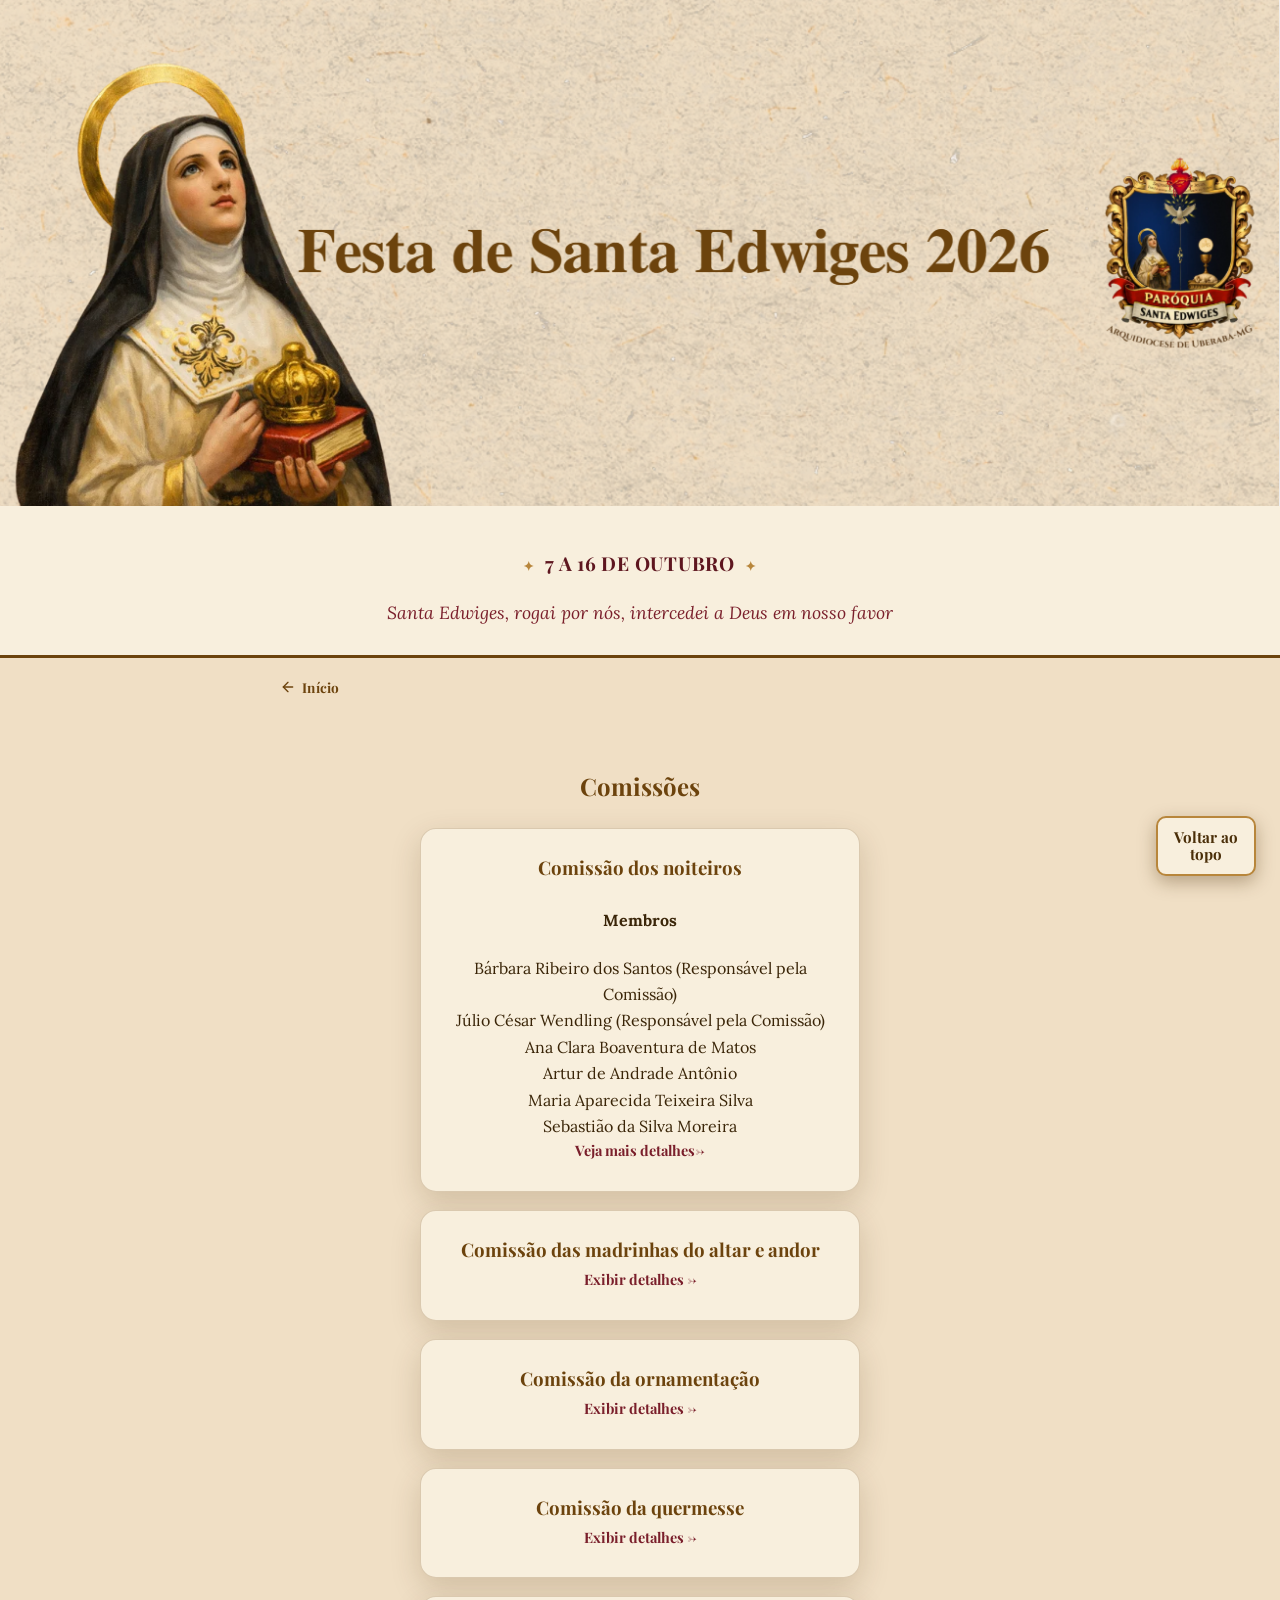
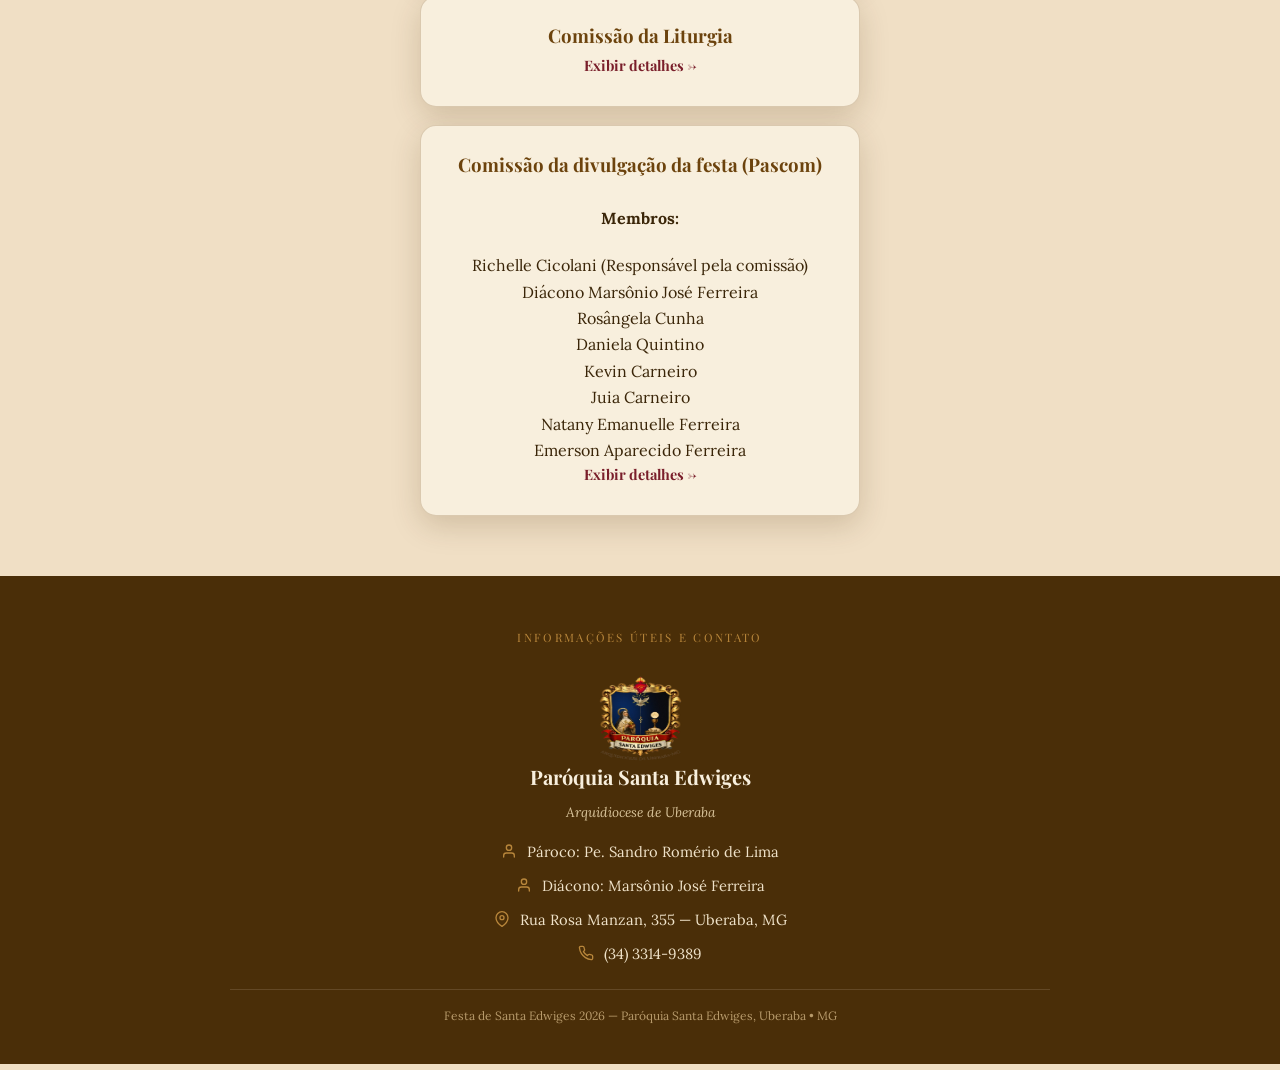
==== commit 5160d7f9: "Atualização de nomes de comissões e detalhes visuais." ====
--- a/comissoes.html
+++ b/comissoes.html
@@ -29,8 +29,10 @@
     </a>
   </div>
 
+  <!-- COMISSÕES -->
+  <section id="comissoes">
+    <div class="comissoes">
 <h2>Comissões</h2>
-  <div class="comissoes">
 
     <div class="card-comissoes" role="button" tabindex="0" aria-pressed="false" aria-label="Exibir detalhes da Comissão dos Noiteiros">
         <div class="card-inner">
@@ -205,18 +207,32 @@
     <div class="card-comissoes" role="button" tabindex="0" aria-pressed="false" aria-label="Exibir detalhes da Comissão da divulgação">
         <div class="card-inner">
             <div class="card-face">
-                <h3>Comissão da divulgação</h3>
+                <h3>Comissão da divulgação da festa (Pascom)</h3>
+                <h4>Membros:</h4>
+                    Richelle Cicolani (Responsável pela comissão)<br>
+                    Diácono Marsônio José Ferreira<br>
+                    Rosângela Cunha<br>
+                    Daniela Quintino<br>
+                    Kevin Carneiro<br>
+                    Juia Carneiro<br>
+                    Natany Emanuelle Ferreira<br>
+                    Emerson Aparecido Ferreira<br>
                 <div class="flip-hint">Exibir detalhes →</div>
             </div>
             <div class="card-back">
                 <div class="title-card-back">Comissão da divulgação</div>
-                <h4>Atividades:</h4>
-                <p></p>
-                <h4>Membros:</h4>
-                <ul>
-                    <li></li>
-                </ul>
-
+                
+                <ul>
+                    <li>Iago Cicolani (Responsável pela comissão)</li>
+                    <li>Richelle Cicolani (Responsável pela comissão)</li>
+                    <li>Diácono Marsônio José Ferreira</li>
+                    <li>Rosângela Cunha</li>
+                    <li>Daniela Quintino</li>
+                    <li>Kevin Carneiro</li>
+                    <li>Juia Carneiro</li>
+                    <li>Natany Emanuelle Ferreira</li>
+                    <li>Emerson Aparecido Ferreira</li>
+                </ul>
             </div>
         </div>
     </div>
--- a/css/style.css
+++ b/css/style.css
@@ -179,17 +179,24 @@
 
   /* ---------- COMISSÕES ---------- */
   .comissoes{
-    display:flex;
-    flex-direction:column;
-    gap:18px;
-    max-width:480px;
-    margin:0 auto;
-    padding:26px 20px 40px;
-  }
+  display:flex;
+  flex-direction:column;
+  align-items:center;
+  gap:18px;
+  max-width:480px;
+  margin:0 auto;
+  padding:26px 20px 40px;
+}
+
+.comissoes h2{
+  width: 100%;
+  text-align: center;   
+}
   .card-comissoes{
     cursor:pointer;
     perspective:1200px;
     outline:none;
+    width:100%;
   }
   .card-comissoes:focus-visible{
     border-radius:16px;
@@ -378,6 +385,71 @@
   .day-card h5{
     margin: 0 0 20px 0;
     color:var(--red);
+  }
+  /* A página de noiteiros mantém um cartão por data, ao lado do marcador. */
+  #noiteiros .timeline{
+    display:grid;
+    grid-template-columns:47px minmax(0, 1fr);
+    column-gap:13px;
+    width:min(100%, 340px);
+    margin:0 auto 26px;
+  }
+  #noiteiros .timeline:last-child{margin-bottom:0;}
+  #noiteiros .timeline::before{
+    bottom:-32px;
+    background:var(--gold);
+  }
+  #noiteiros .timeline:last-child::before{
+    display:none;
+  }
+  #noiteiros .day{
+    grid-column:1;
+    grid-row:1;
+    padding-left:0;
+    margin:0;
+    min-height:47px;
+    align-self:start;
+    z-index:1;
+  }
+  #noiteiros .day-card{
+    grid-column:2;
+    grid-row:1;
+    display:grid;
+    gap:10px;
+    width:100%;
+    max-width:none;
+    justify-self:stretch;
+  }
+  #noiteiros .day-card h5{
+    margin:0;
+    text-align: center;
+  }
+  /* O cabeçalho ocupa a mesma área horizontal dos cartões. */
+  #noiteiros .section-head{margin-left:60px;}
+  #noiteiros .section-head h2{margin-left:0;}
+  #noiteiros .section-head .rule{margin:14px auto 0;}
+  #programacao .section-head{margin-left:60px;}
+  #programacao .section-head h2{margin-left:0;}
+  #programacao .section-head .rule{margin:14px auto 0;}
+  /* Celulares compactos: evita que a data reduza demais a área do cartão. */
+  @media (max-width:359px){
+    #noiteiros .timeline{
+      grid-template-columns:42px minmax(0, 1fr);
+      column-gap:10px;
+      margin-bottom:20px;
+    }
+    #noiteiros .timeline::before{
+      left:20px;
+      bottom:-26px;
+    }
+    #noiteiros .section-head{margin-left:52px;}
+    #noiteiros .day-badge{
+      width:42px;
+      height:42px;
+    }
+    #noiteiros .day{min-height:42px;}
+    #noiteiros .day-badge .num{font-size:1rem;}
+    #noiteiros .day-card{padding:14px;}
   }
   .day.feast .day-card{border-color:var(--red);}
   .day.feast h3{color:var(--red-deep);}
@@ -615,6 +687,7 @@
       position:sticky;
       top:24px;
     }
+    #programacao .section-head{margin-left:336px;}
     .timeline{flex:1 1 auto;min-width:0;}
     .historia-grid{
       flex-direction:row;
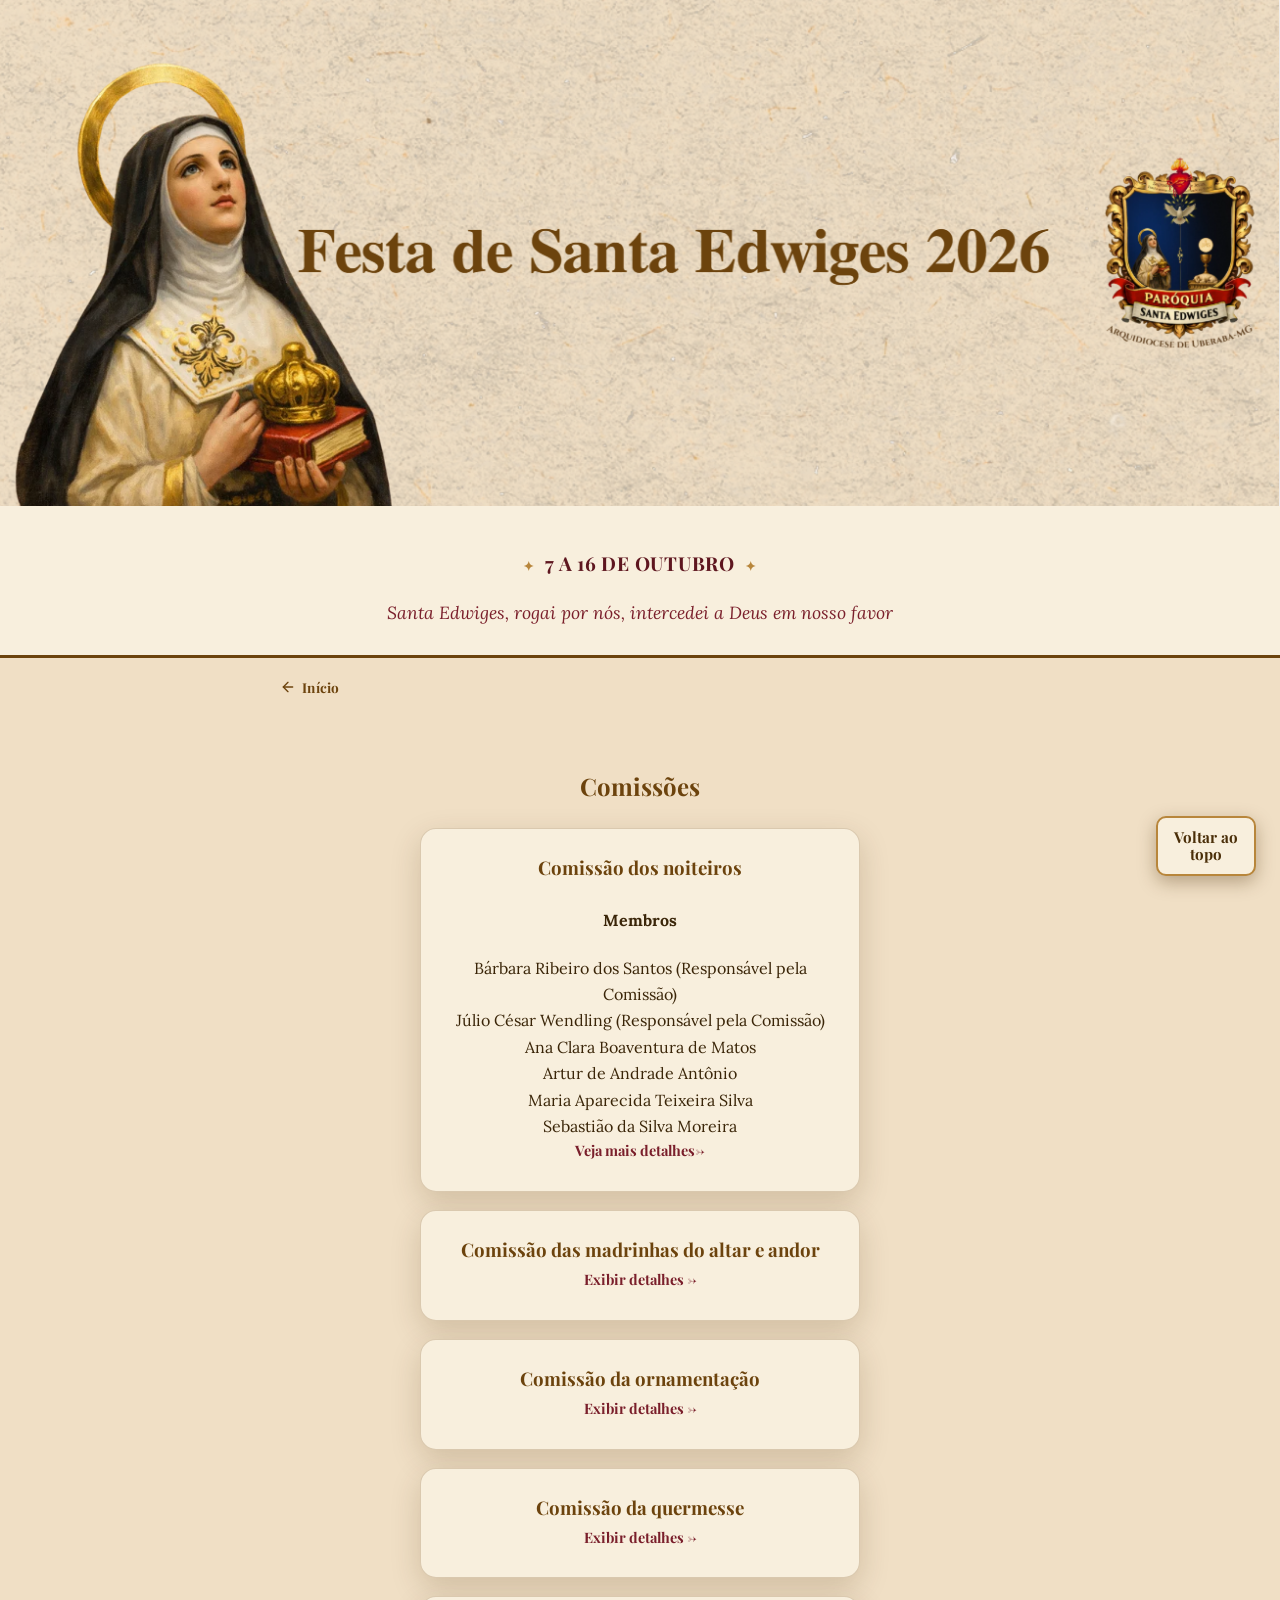
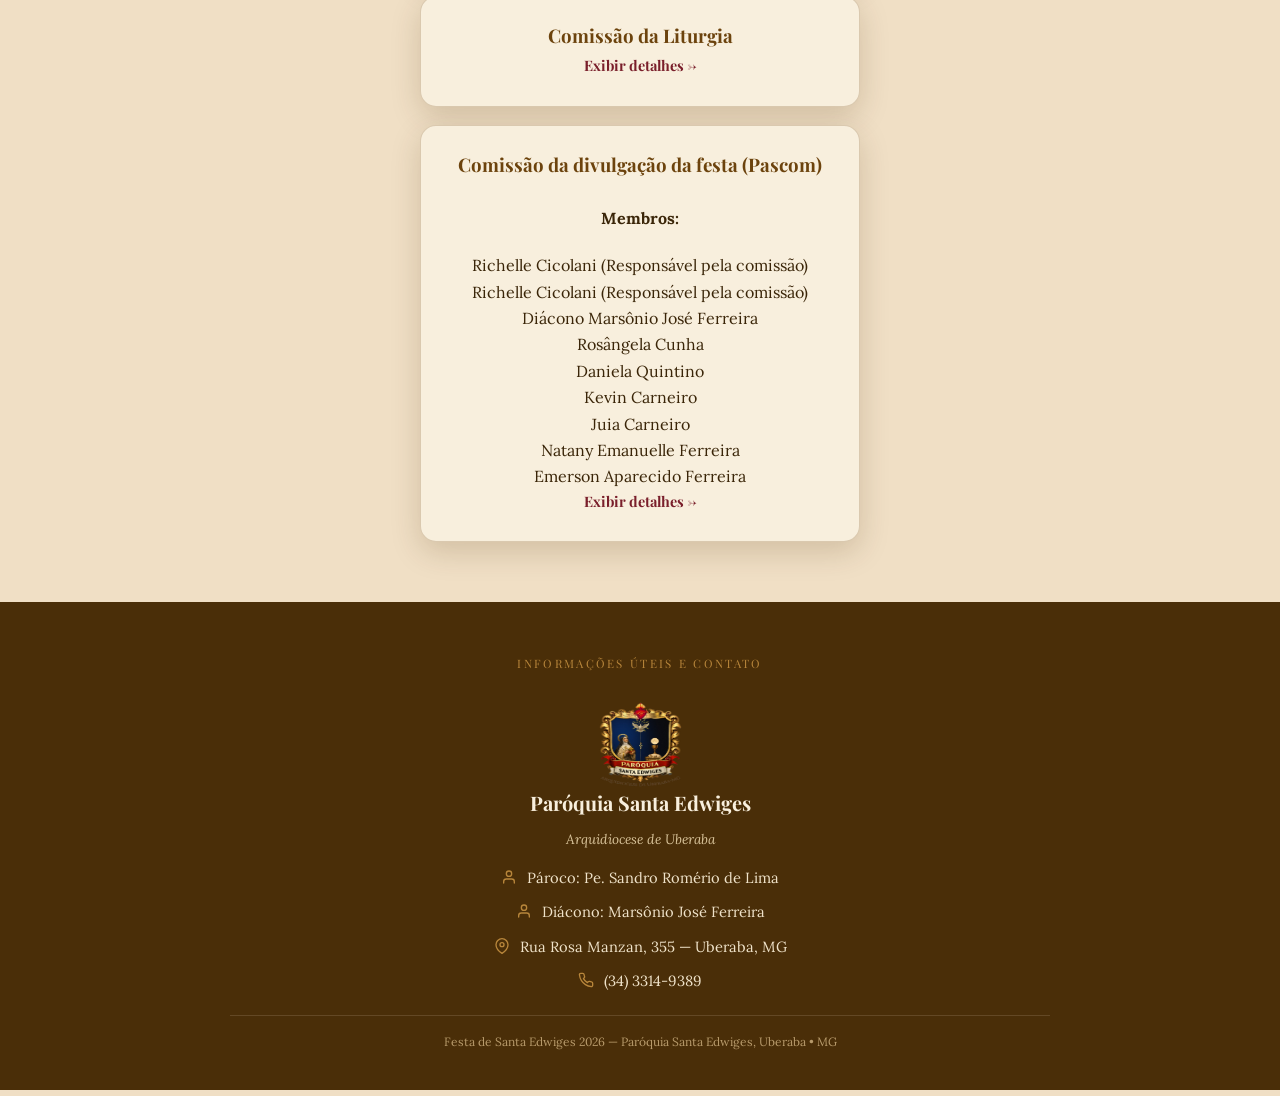
==== commit a21bb118: "correções" ====
--- a/comissoes.html
+++ b/comissoes.html
@@ -210,6 +210,7 @@
                 <h3>Comissão da divulgação da festa (Pascom)</h3>
                 <h4>Membros:</h4>
                     Richelle Cicolani (Responsável pela comissão)<br>
+                    Richelle Cicolani (Responsável pela comissão)<br>
                     Diácono Marsônio José Ferreira<br>
                     Rosângela Cunha<br>
                     Daniela Quintino<br>
@@ -221,18 +222,7 @@
             </div>
             <div class="card-back">
                 <div class="title-card-back">Comissão da divulgação</div>
-                
-                <ul>
-                    <li>Iago Cicolani (Responsável pela comissão)</li>
-                    <li>Richelle Cicolani (Responsável pela comissão)</li>
-                    <li>Diácono Marsônio José Ferreira</li>
-                    <li>Rosângela Cunha</li>
-                    <li>Daniela Quintino</li>
-                    <li>Kevin Carneiro</li>
-                    <li>Juia Carneiro</li>
-                    <li>Natany Emanuelle Ferreira</li>
-                    <li>Emerson Aparecido Ferreira</li>
-                </ul>
+                Comissão responsável por toda a divulgação da festa, incluindo redes sociais, cartazes, banners e outros materiais de comunicação.
             </div>
         </div>
     </div>
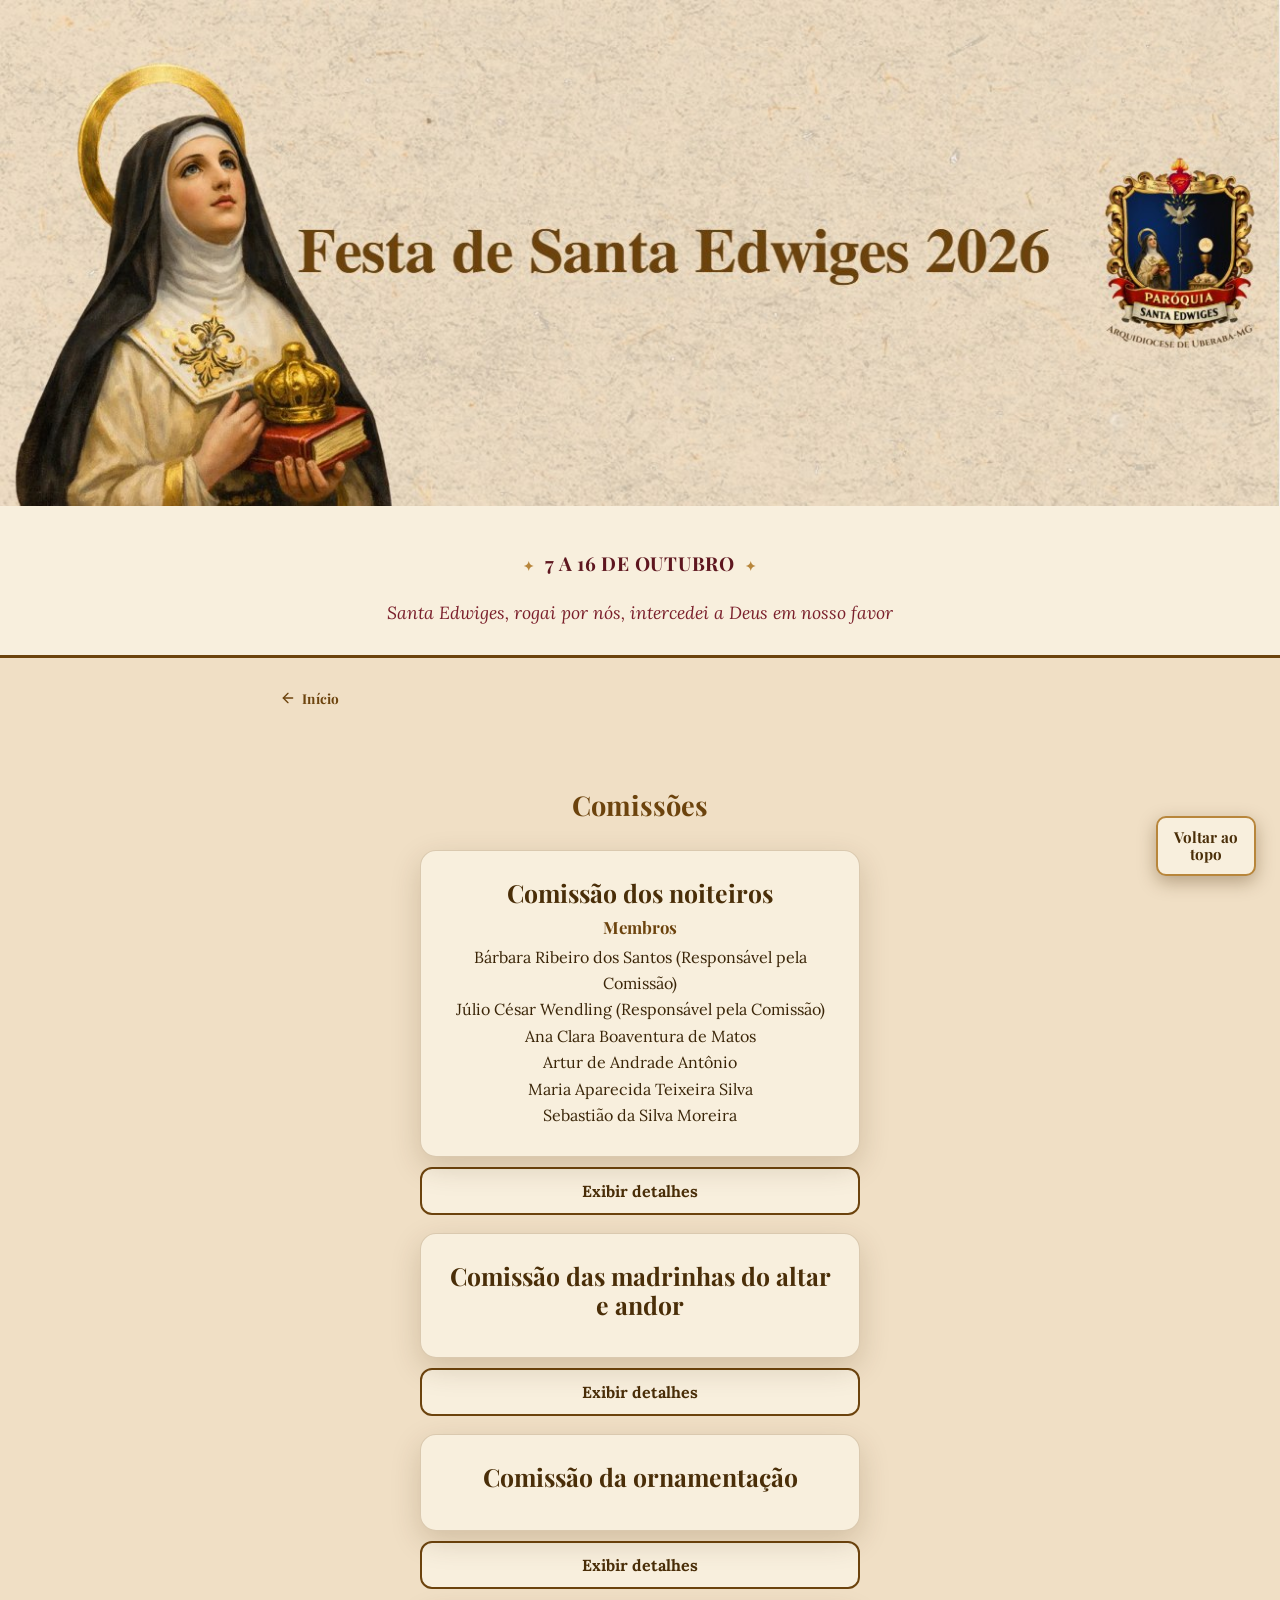
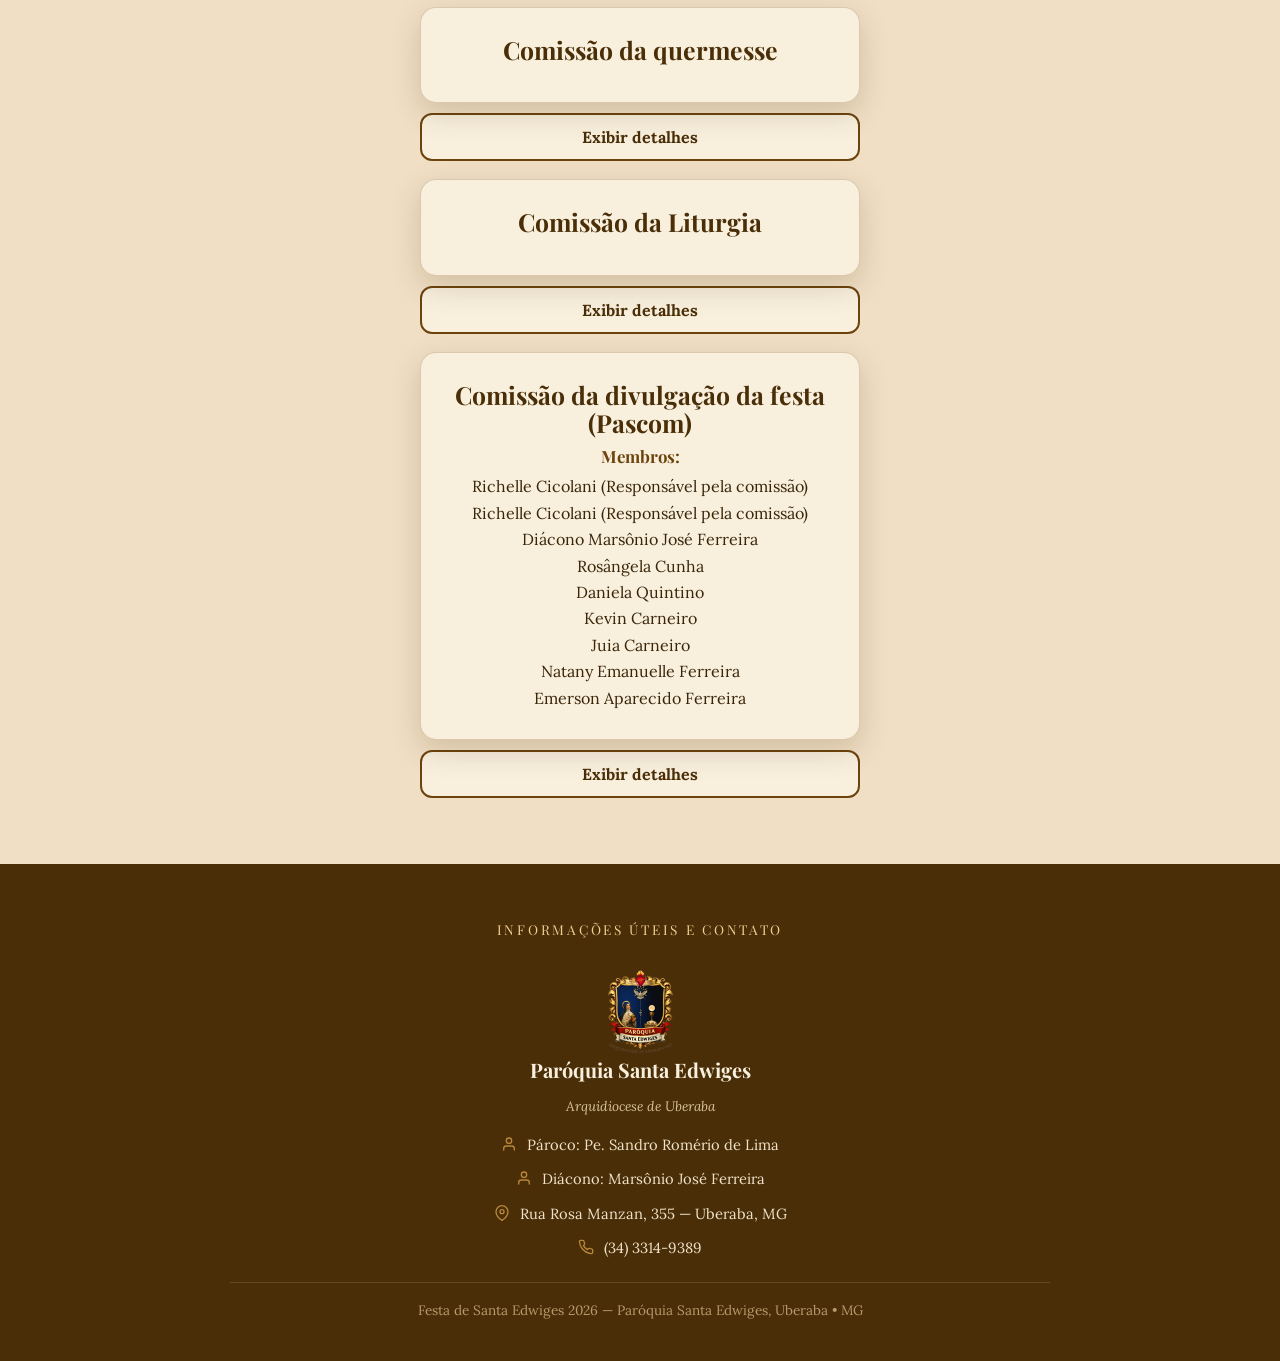
==== commit cd4d0d20: "Algumas correções de posicionamento de elementos, melhorias nos pesos das imagens" ====
--- a/comissoes.html
+++ b/comissoes.html
@@ -10,11 +10,12 @@
 <link href="https://fonts.googleapis.com/css2?family=Playfair+Display:wght@600;700;800;900&family=Lora:ital,wght@0,400;0,500;0,600;1,400&display=swap" rel="stylesheet">
 <link rel="stylesheet" href="css/style.css">
 </head>
-<body>
+<body class="site-page">
+  <a class="skip-link" href="#conteudo">Pular para o conteúdo</a>
 
 <!-- HERO -->
   <header class="hero">
-    <img src="assets/images/banner.png" alt="Festa de Santa Edwiges 2026 — Paróquia Santa Edwiges, Uberaba">
+    <img src="assets/images/banner-otimizado.jpg" srcset="assets/images/banner-mobile.jpg 768w, assets/images/banner-otimizado.jpg 1307w" sizes="100vw" width="1307" height="517" fetchpriority="high" alt="Festa de Santa Edwiges 2026 — Paróquia Santa Edwiges, Uberaba">
     <div class="hero-sub">
       <p class="dates">7 a 16 de Outubro</p>
       <p class="tag">Santa Edwiges, rogai por nós,
@@ -30,15 +31,16 @@
   </div>
 
   <!-- COMISSÕES -->
+  <main id="conteudo" tabindex="-1">
   <section id="comissoes">
     <div class="comissoes">
-<h2>Comissões</h2>
-
-    <div class="card-comissoes" role="button" tabindex="0" aria-pressed="false" aria-label="Exibir detalhes da Comissão dos Noiteiros">
-        <div class="card-inner">
-            <div class="card-face">
-                <h3>Comissão dos noiteiros</h3>
-                <h4>Membros</h4>
+<h1>Comissões</h1>
+
+    <div class="card-comissoes">
+        <div class="card-inner">
+            <div class="card-face">
+                <h2>Comissão dos noiteiros</h2>
+                <h3>Membros</h3>
                 Bárbara Ribeiro dos Santos (Responsável pela Comissão)<br>
                 Júlio César Wendling (Responsável pela Comissão)<br>
                 Ana Clara Boaventura de Matos<br>
@@ -49,8 +51,8 @@
                 <div class="flip-hint">Veja mais detalhes→</div>
             </div>
             <div class="card-back">
-                <div class="title-card-back">Comissão dos Noiteiros</div>
-                <h4>Noiteiros:</h4>
+                <h2 class="title-card-back">Comissão dos Noiteiros</h2>
+                <h3>Noiteiros:</h3>
                 <ul>
                     <li>Bárbara Ribeiro dos Santos (Responsável pela Comissão)</li>
                     <li>Júlio César Wendling (Responsável pela Comissão)</li>
@@ -88,15 +90,15 @@
     </div>
 
 
-    <div class="card-comissoes" role="button" tabindex="0" aria-pressed="false" aria-label="Exibir detalhes da Comissão das madrinhas do altar e andor">
-        <div class="card-inner">
-            <div class="card-face">
-                <h3>Comissão das madrinhas do altar e andor</h3>
-                <div class="flip-hint">Exibir detalhes →</div>
-            </div>
-            <div class="card-back">
-                <div class="title-card-back">Comissão das Madrinhas do altar e andor</div>
-                <h4>Madrinhas e Padrinhos do altar e andor:</h4>
+    <div class="card-comissoes">
+        <div class="card-inner">
+            <div class="card-face">
+                <h2>Comissão das madrinhas do altar e andor</h2>
+                <div class="flip-hint">Exibir detalhes →</div>
+            </div>
+            <div class="card-back">
+                <h2 class="title-card-back">Comissão das Madrinhas do altar e andor</h2>
+                <h3>Madrinhas e Padrinhos do altar e andor:</h3>
                 <ul>
                     <li>Abigail das Graças Batista</li>
                     <li>Alexsander Pacheco de Almeida e família</li>
@@ -146,69 +148,69 @@
         </div>
     </div>
 
-    <div class="card-comissoes" role="button" tabindex="0" aria-pressed="false" aria-label="Exibir detalhes da Comissão da ornamentação">
-        <div class="card-inner">
-            <div class="card-face">
-                <h3>Comissão da ornamentação</h3>
-                <div class="flip-hint">Exibir detalhes →</div>
-            </div>
-            <div class="card-back">
-                <div class="title-card-back">Comissão da ornamentação</div>
-                <h4>Atividades:</h4>
+    <div class="card-comissoes">
+        <div class="card-inner">
+            <div class="card-face">
+                <h2>Comissão da ornamentação</h2>
+                <div class="flip-hint">Exibir detalhes →</div>
+            </div>
+            <div class="card-back">
+                <h2 class="title-card-back">Comissão da ornamentação</h2>
+                <h3>Atividades:</h3>
                 <p></p>
-                <h4>Membros:</h4>
-                <ul>
-                    <li></li>
-                </ul>
-
-            </div>
-        </div>
-    </div>
-
-
-    <div class="card-comissoes" role="button" tabindex="0" aria-pressed="false" aria-label="Exibir detalhes da Comissão da quermesse">
-        <div class="card-inner">
-            <div class="card-face">
-                <h3>Comissão da quermesse</h3>
-                <div class="flip-hint">Exibir detalhes →</div>
-            </div>
-            <div class="card-back">
-                <div class="title-card-back">Comissão da quermesse</div>
-                <h4>Atividades:</h4>
+                <h3>Membros:</h3>
+                <ul>
+                    <li></li>
+                </ul>
+
+            </div>
+        </div>
+    </div>
+
+
+    <div class="card-comissoes">
+        <div class="card-inner">
+            <div class="card-face">
+                <h2>Comissão da quermesse</h2>
+                <div class="flip-hint">Exibir detalhes →</div>
+            </div>
+            <div class="card-back">
+                <h2 class="title-card-back">Comissão da quermesse</h2>
+                <h3>Atividades:</h3>
                 <p></p>
-                <h4>Membros:</h4>
-                <ul>
-                    <li></li>
-                </ul>
-
-            </div>
-        </div>
-    </div>
-
-    <div class="card-comissoes" role="button" tabindex="0" aria-pressed="false" aria-label="Exibir detalhes da Comissão da Liturgia">
-        <div class="card-inner">
-            <div class="card-face">
-                <h3>Comissão da Liturgia</h3>
-                <div class="flip-hint">Exibir detalhes →</div>
-            </div>
-            <div class="card-back">
-                <div class="title-card-back">Comissão da Liturgia</div>
-                <h4>Atividades:</h4>
+                <h3>Membros:</h3>
+                <ul>
+                    <li></li>
+                </ul>
+
+            </div>
+        </div>
+    </div>
+
+    <div class="card-comissoes">
+        <div class="card-inner">
+            <div class="card-face">
+                <h2>Comissão da Liturgia</h2>
+                <div class="flip-hint">Exibir detalhes →</div>
+            </div>
+            <div class="card-back">
+                <h2 class="title-card-back">Comissão da Liturgia</h2>
+                <h3>Atividades:</h3>
                 <p></p>
-                <h4>Membros:</h4>
-                <ul>
-                    <li></li>
-                </ul>
-
-            </div>
-        </div>
-    </div>
-
-    <div class="card-comissoes" role="button" tabindex="0" aria-pressed="false" aria-label="Exibir detalhes da Comissão da divulgação">
-        <div class="card-inner">
-            <div class="card-face">
-                <h3>Comissão da divulgação da festa (Pascom)</h3>
-                <h4>Membros:</h4>
+                <h3>Membros:</h3>
+                <ul>
+                    <li></li>
+                </ul>
+
+            </div>
+        </div>
+    </div>
+
+    <div class="card-comissoes">
+        <div class="card-inner">
+            <div class="card-face">
+                <h2>Comissão da divulgação da festa (Pascom)</h2>
+                <h3>Membros:</h3>
                     Richelle Cicolani (Responsável pela comissão)<br>
                     Richelle Cicolani (Responsável pela comissão)<br>
                     Diácono Marsônio José Ferreira<br>
@@ -221,12 +223,14 @@
                 <div class="flip-hint">Exibir detalhes →</div>
             </div>
             <div class="card-back">
-                <div class="title-card-back">Comissão da divulgação</div>
+                <h2 class="title-card-back">Comissão da divulgação</h2>
                 Comissão responsável por toda a divulgação da festa, incluindo redes sociais, cartazes, banners e outros materiais de comunicação.
             </div>
         </div>
     </div>
   </div>
+  </section>
+  </main>
 
   <a href="#" id="btnTopo" title="Voltar ao topo" aria-label="Voltar ao topo">
     Voltar ao topo
@@ -238,8 +242,8 @@
     <div class="container">
       <p class="foot-title">Informações úteis e contato</p>
       <div class="foot-card">
-        <img src="./assets/images/favicon.png" alt="icone paróquia santa edwiges">
-        <h3>Paróquia Santa Edwiges</h3>
+        <img src="assets/images/brasao-otimizado.png" width="160" height="200" loading="lazy" decoding="async" alt="icone paróquia santa edwiges">
+        <h2>Paróquia Santa Edwiges</h2>
         <p class="arqui">Arquidiocese de Uberaba</p>
 
         <ul class="foot-list">
--- a/css/style.css
+++ b/css/style.css
@@ -7,6 +7,8 @@
     --red-deep: #5e161f;
     --navy: #1c2b4a;
     --gold: #b8863b;
+    --gold-text: #785018;
+    --gold-light: #f0cf8e;
     --ink: #3a2508;
     --line: rgba(108,67,13,0.22);
     --shadow: 0 10px 30px rgba(74,46,8,0.18);
@@ -151,6 +153,7 @@
     justify-content:center;
   }
   .link-card-icon svg{width:22px;height:22px;}
+  .link-card[href="homenageados.html"] .link-card-icon svg{width:32px;height:32px;}
   .link-card-text{
     flex:1 1 auto;
     min-width:0;
@@ -188,32 +191,27 @@
   padding:26px 20px 40px;
 }
 
-.comissoes h2{
+.comissoes > h1{
   width: 100%;
-  text-align: center;   
+  text-align: center;
+  font-size:1.7rem;
 }
   .card-comissoes{
-    cursor:pointer;
     perspective:1200px;
-    outline:none;
     width:100%;
-  }
-  .card-comissoes:focus-visible{
-    border-radius:16px;
-    outline:3px solid var(--gold);
-    outline-offset:4px;
+    min-width:0;
+    overflow-wrap:anywhere;
   }
   .card-inner{
     position:relative;
     width:100%;
     transform-style:preserve-3d;
-    transition:transform .6s ease, height .6s ease;
-  }
-  .card-comissoes.is-flipped .card-inner{transform:rotateY(180deg);}
+    transition:transform .6s ease;
+  }
+  .card-comissoes.is-enhanced.is-flipped .card-inner{transform:rotateY(180deg);}
   .card-face,
   .card-back{
-    position:absolute;
-    inset:0;
+    position:relative;
     display:flex;
     flex-direction:column;
     justify-content:center;
@@ -229,7 +227,7 @@
     background:var(--cream-light);
     text-align:center;
   }
-  .card-face h1,
+  .card-face h2,
   .card-back h2{
     font-size:1.55rem;
     color:var(--brown-deep);
@@ -239,9 +237,39 @@
   .card-back{
     background:var(--brown);
     color:var(--cream-light);
-    transform:rotateY(180deg);
   }
   .card-back h2{color:var(--cream-light);}
+  .card-back h3{color:var(--cream-light);font-size:1.05rem;}
+  .card-face h3{font-size:1.05rem;}
+  .card-back ul{margin:0;padding-left:1.25em;}
+  .card-back li:empty,
+  .card-back p:empty{display:none;}
+  .card-comissoes .flip-hint{display:none;}
+  .card-comissoes.is-enhanced .card-back{transform:rotateY(180deg);}
+  /* Só a face ativa participa da altura: funciona com zoom, fontes e rotação. */
+  .card-comissoes.is-enhanced:not(.is-flipped) .card-back,
+  .card-comissoes.is-enhanced.is-flipped .card-face{
+    position:absolute;
+    top:0;
+    left:0;
+    width:100%;
+    visibility:hidden;
+    pointer-events:none;
+  }
+  .card-toggle{
+    display:block;
+    min-height:48px;
+    width:100%;
+    margin-top:10px;
+    padding:12px 16px;
+    border:2px solid var(--brown);
+    border-radius:12px;
+    background:var(--cream-light);
+    color:var(--brown-deep);
+    font:700 1rem 'Lora', serif;
+    cursor:pointer;
+  }
+  .card-toggle:hover{background:var(--brown);color:var(--cream-light);}
   .flip-hint{
     display:block;
     margin-top:auto;
@@ -377,14 +405,19 @@
     padding:16px 18px;
     box-shadow:var(--shadow);
   }
+  .day-card h2,
   .day-card h3{
     font-size:1.05rem;
     margin-bottom:10px;
     color:var(--brown-deep);
   }
-  .day-card h5{
+  .day-card h5,
+  .day-card .day-theme,
+  .day-card .noiteiro{
     margin: 0 0 20px 0;
     color:var(--red);
+    font-size:1rem;
+    font-weight:600;
   }
   /* A página de noiteiros mantém um cartão por data, ao lado do marcador. */
   #noiteiros .timeline{
@@ -420,7 +453,7 @@
     max-width:none;
     justify-self:stretch;
   }
-  #noiteiros .day-card h5{
+  #noiteiros .day-card .noiteiro{
     margin:0;
     text-align: center;
   }
@@ -428,7 +461,7 @@
   #noiteiros .section-head{margin-left:60px;}
   #noiteiros .section-head h2{margin-left:0;}
   #noiteiros .section-head .rule{margin:14px auto 0;}
-  #programacao .section-head{margin-left:60px;}
+  #programacao .section-head{margin-left:0;}
   #programacao .section-head h2{margin-left:0;}
   #programacao .section-head .rule{margin:14px auto 0;}
   /* Celulares compactos: evita que a data reduza demais a área do cartão. */
@@ -452,6 +485,7 @@
     #noiteiros .day-card{padding:14px;}
   }
   .day.feast .day-card{border-color:var(--red);}
+  .day.feast h2,
   .day.feast h3{color:var(--red-deep);}
   .day-card ul{
     list-style:none;
@@ -480,14 +514,21 @@
     color:var(--ink);
   }
 
+  .celebrantes{min-width:0;}
+  .celebrante-adicional{display:block;}
+
   .day-card a:hover{color:var(--gold);}
 
   /* ---------- HISTÓRIA ---------- */
   .historia{
+    background:var(--cream);
+    color:var(--cream-light);
+  }
+  #historia{
     background:var(--brown);
-    color:var(--cream-light);
   }
   .historia .section-head .eyebrow{color:var(--gold);}
+  .historia .section-head h1{color:var(--cream-light);font-size:1.7rem;}
   .historia .section-head h2{color:var(--cream-light);}
   .historia-grid{
     display:flex;
@@ -502,6 +543,7 @@
   }
   .historia-figure img{
     width:100%;
+    height:auto;
     border-radius:10px;
     border:3px solid var(--gold);
     box-shadow:0 12px 28px rgba(0,0,0,0.35);
@@ -516,6 +558,9 @@
   .historia-text p{
     font-size:1rem;
     margin:0 0 1.1em 0;
+    color:var(--brown-deep);
+  }
+  #historia .historia-text p{
     color:#f2e3ca;
   }
   .historia-text p:first-of-type::first-letter{
@@ -552,6 +597,24 @@
     letter-spacing:.04em;
   }
 
+  .homenagem-card{
+    padding:clamp(16px, 3vw, 28px);
+    border:1px solid var(--gold);
+    border-radius:16px;
+    box-shadow:var(--shadow);
+  }
+
+  #homenageados-titulo{
+    color:var(--brown-deep);
+  }
+
+  #homenageada-nome{
+    color:var(--red-deep);
+    font-family:'Playfair Display', serif;
+    font-size:1.25rem;
+    margin-top:8px;
+  }
+
   /* ---------- FOOTER ---------- */
   footer{
     background:var(--brown-deep);
@@ -573,6 +636,7 @@
     max-width:420px;
     margin:0 auto;
   }
+  .foot-card h2,
   .foot-card h3{
     color:var(--cream-light);
     font-size:1.25rem;
@@ -648,6 +712,69 @@
   box-sizing: border-box;
 }
 
+/* Melhorias das páginas revisadas; a homenagem conserva o tema existente. */
+.sr-only{
+  position:absolute;
+  width:1px;
+  height:1px;
+  padding:0;
+  margin:-1px;
+  overflow:hidden;
+  clip-path:inset(50%);
+  white-space:nowrap;
+  border:0;
+}
+.skip-link{
+  position:absolute;
+  top:8px;
+  left:8px;
+  z-index:1000;
+  padding:12px 18px;
+  background:var(--cream-light);
+  color:var(--brown-deep);
+  transform:translateY(-160%);
+}
+.skip-link:focus{transform:translateY(0);}
+.site-page :is(a,button):focus-visible{
+  outline:3px solid var(--brown-deep);
+  outline-offset:4px;
+  box-shadow:0 0 0 6px var(--cream-light);
+}
+.site-page main:focus{outline:none;}
+.site-page .section-head h1{font-size:1.7rem;}
+.site-page .section-head .eyebrow{color:var(--gold-text);font-size:.85rem;}
+.site-page .link-card small{font-size:.95rem;opacity:1;}
+.site-page .day-card a:hover{color:var(--gold-text);text-decoration:underline;}
+.site-page #historia .section-head .eyebrow,
+.site-page #historia .quote strong,
+.site-page #historia .historia-text p.date-line,
+.site-page #historia .historia-text p:first-of-type::first-letter,
+.site-page footer .foot-title,
+.site-page footer .foot-list a:hover{color:var(--gold-light);}
+.site-page footer .foot-title{font-size:.85rem;}
+.site-page footer .copy{font-size:.85rem;}
+.site-page .foot-card img{width:80px;height:auto;}
+.site-page #btnTopo:hover{background:var(--brown-deep);color:var(--cream-light);}
+.site-page .backlink{min-height:44px;align-items:center;}
+.site-page .sponsor-card--placeholder .sponsor-logo span:first-child{color:var(--gold-text);}
+@media (min-width:640px){
+  .site-page .section-head h1{font-size:2.1rem;}
+}
+@media (max-width:639px){
+  .site-page #btnTopo{
+    width:76px;
+    height:48px;
+    font-size:.8rem;
+    bottom:12px;
+    right:12px;
+  }
+  .site-page footer{padding-bottom:84px;}
+  .card-face,.card-back{padding:20px;}
+}
+@media (prefers-reduced-motion:reduce){
+  .site-page .link-card,.site-page #btnTopo{transition:none;}
+}
+
 #btnTopo:hover{
   background-color: var(--gold);
   border: 2px solid var(--cream-light);
@@ -664,6 +791,68 @@
 }
 
 
+
+  /* ---------- PATROCINADORES ---------- */
+  .sponsors{padding-top:28px;padding-bottom:56px;}
+  .sponsors .section-head h1{font-size:clamp(2rem, 5vw, 2.6rem);}
+  .sponsors-intro{max-width:600px;margin:20px auto 0;}
+  .sponsors-notice{
+    margin:0 0 24px;
+    padding:14px 18px;
+    text-align:center;
+    background:var(--cream-light);
+    border:1px solid var(--line);
+    border-radius:12px;
+    font-size:.9rem;
+  }
+  .sponsors-grid{
+    display:grid;
+    grid-template-columns:repeat(2, minmax(0, 1fr));
+    gap:18px;
+    list-style:none;
+    margin:0;
+    padding:0;
+  }
+  .sponsor-card{
+    min-width:0;
+    overflow:hidden;
+    background:var(--cream-light);
+    border:1px solid var(--line);
+    border-radius:16px;
+    box-shadow:0 4px 14px rgba(74,46,8,.07);
+  }
+  .sponsor-logo{
+    display:flex;
+    align-items:center;
+    justify-content:center;
+    aspect-ratio:12 / 7;
+    padding:20px;
+    background:#fff;
+  }
+  .sponsor-logo img{width:100%;height:100%;object-fit:contain;}
+  .sponsor-name{
+    margin:0;
+    padding:12px;
+    border-top:1px solid var(--line);
+    text-align:center;
+    font-size:.9rem;
+    overflow-wrap:anywhere;
+  }
+  .sponsor-card--placeholder{border-style:dashed;box-shadow:none;}
+  .sponsor-card--placeholder .sponsor-logo{
+    flex-direction:column;
+    gap:6px;
+    background:rgba(248,239,221,.55);
+    color:var(--brown);
+    font-size:.85rem;
+  }
+  .sponsor-card--placeholder .sponsor-logo span:first-child{color:var(--gold);font-size:1.6rem;}
+  @media (min-width:640px){
+    .sponsors-grid{grid-template-columns:repeat(3, minmax(0, 1fr));gap:24px;}
+  }
+  @media (max-width:359px){
+    .sponsors-grid{grid-template-columns:minmax(0, 1fr);}
+  }
 
   /* ---------- DESKTOP ---------- */
   @media (min-width:640px){
@@ -671,6 +860,7 @@
     .actions{flex-direction:row;justify-content:center;max-width:none;}
     .btn{flex:0 1 auto;padding:14px 26px;}
     .section-head h2{font-size:2.1rem;}
+    .historia .section-head h1{font-size:2.1rem;}
     .day-card{padding:20px 24px;}
     .foot-list li{text-align:left;}
     .link-card{padding:18px 22px;}
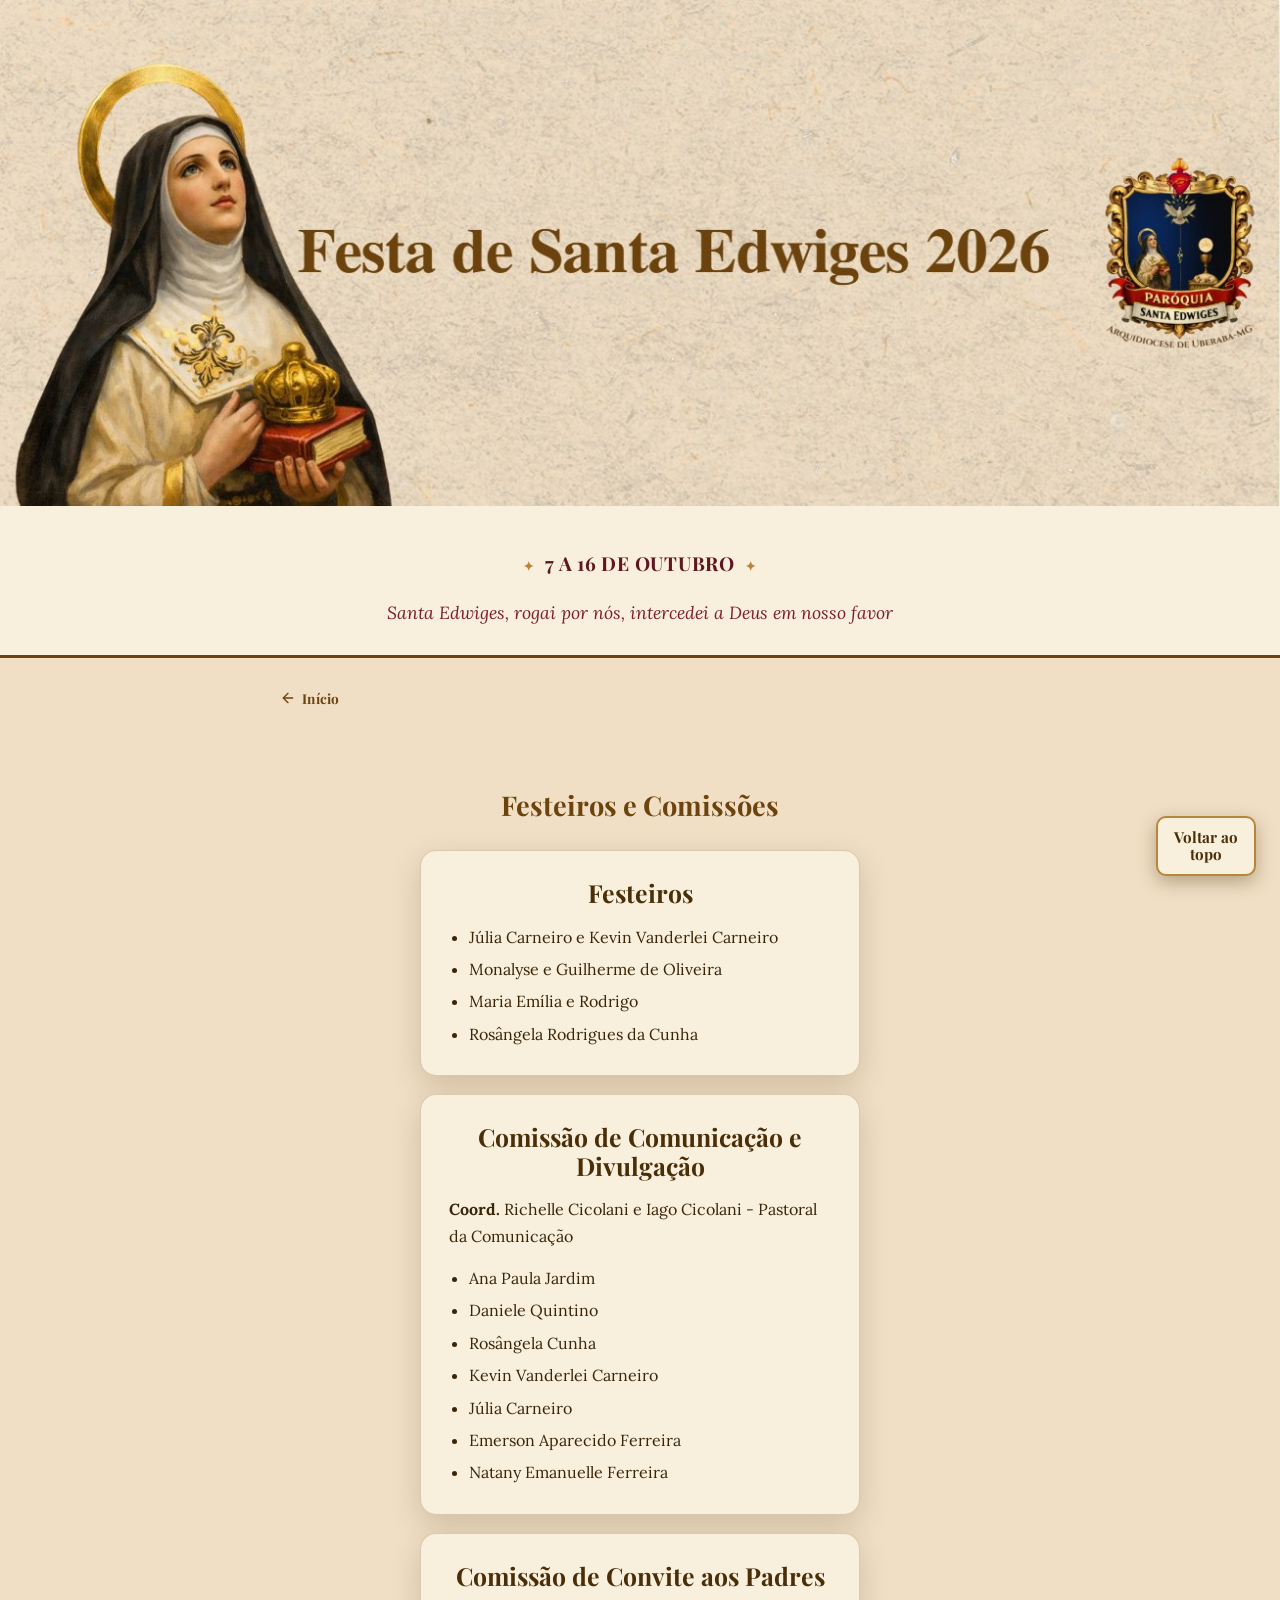
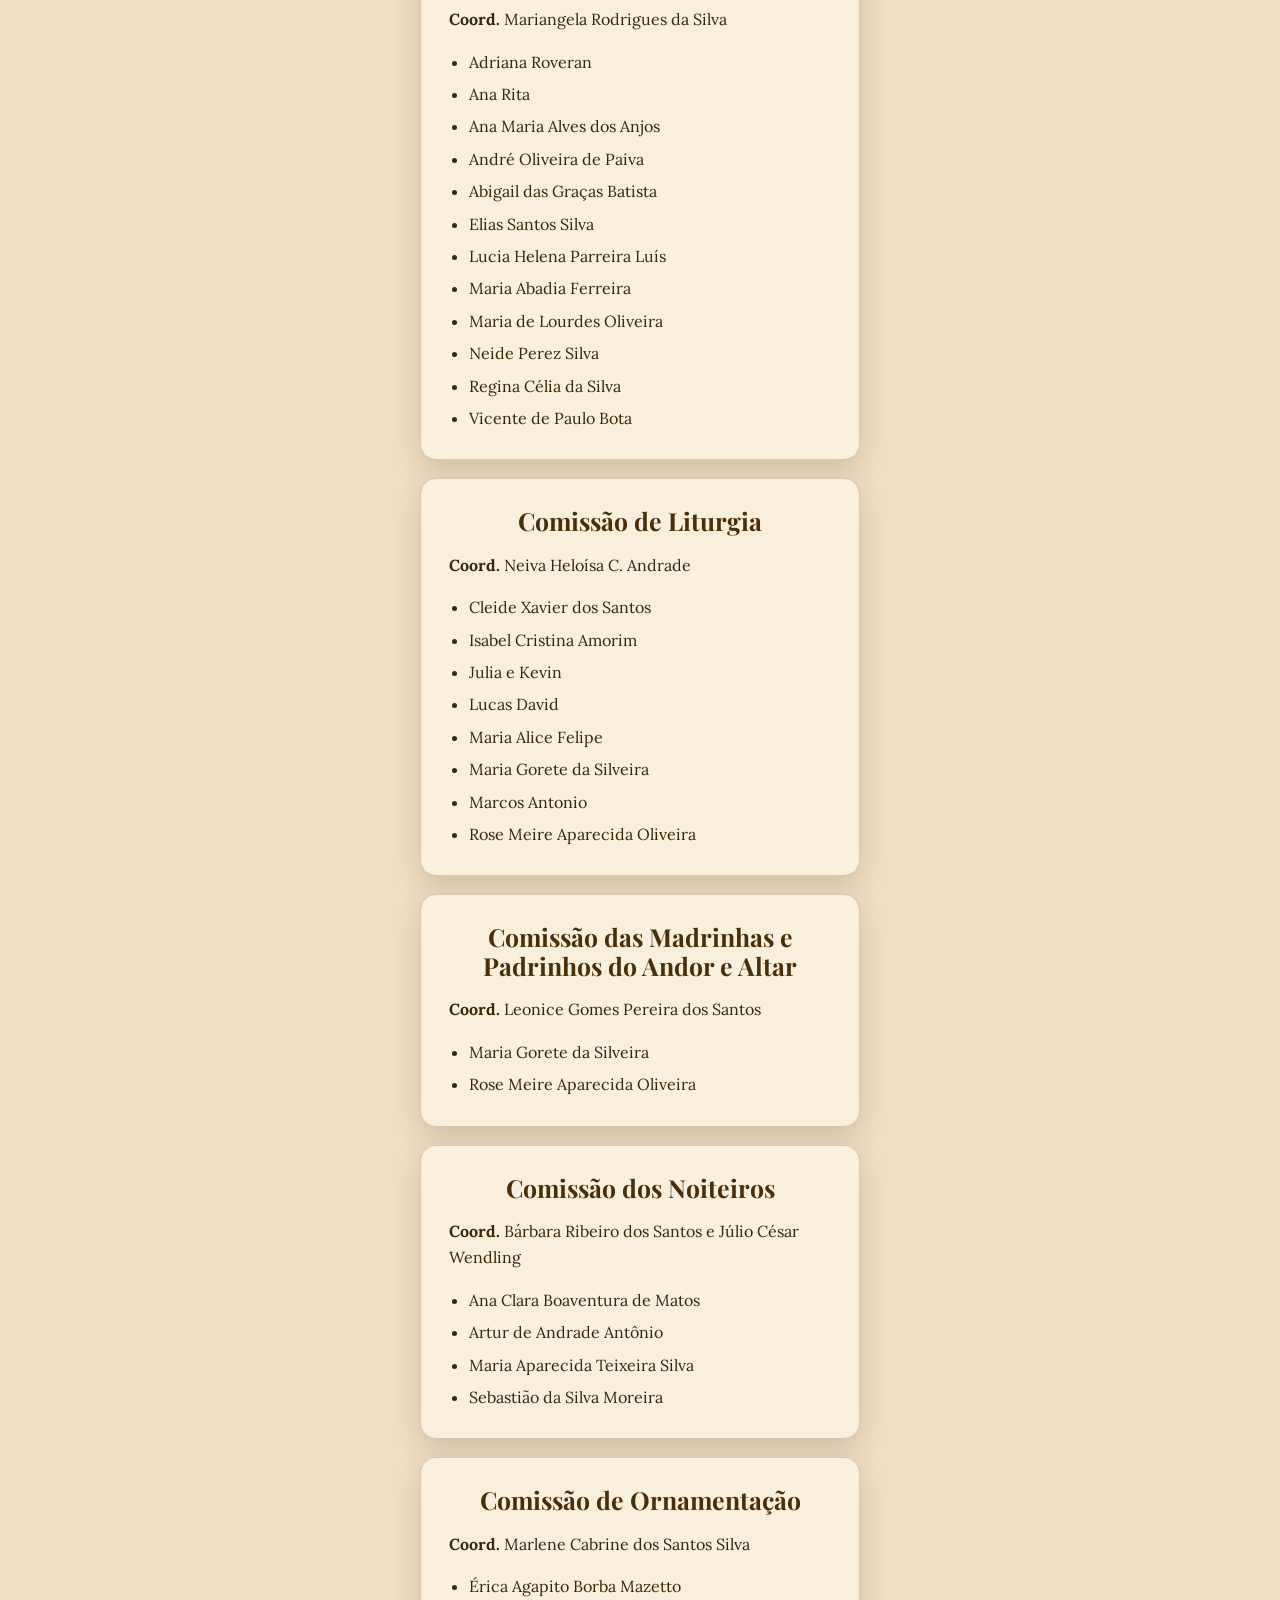
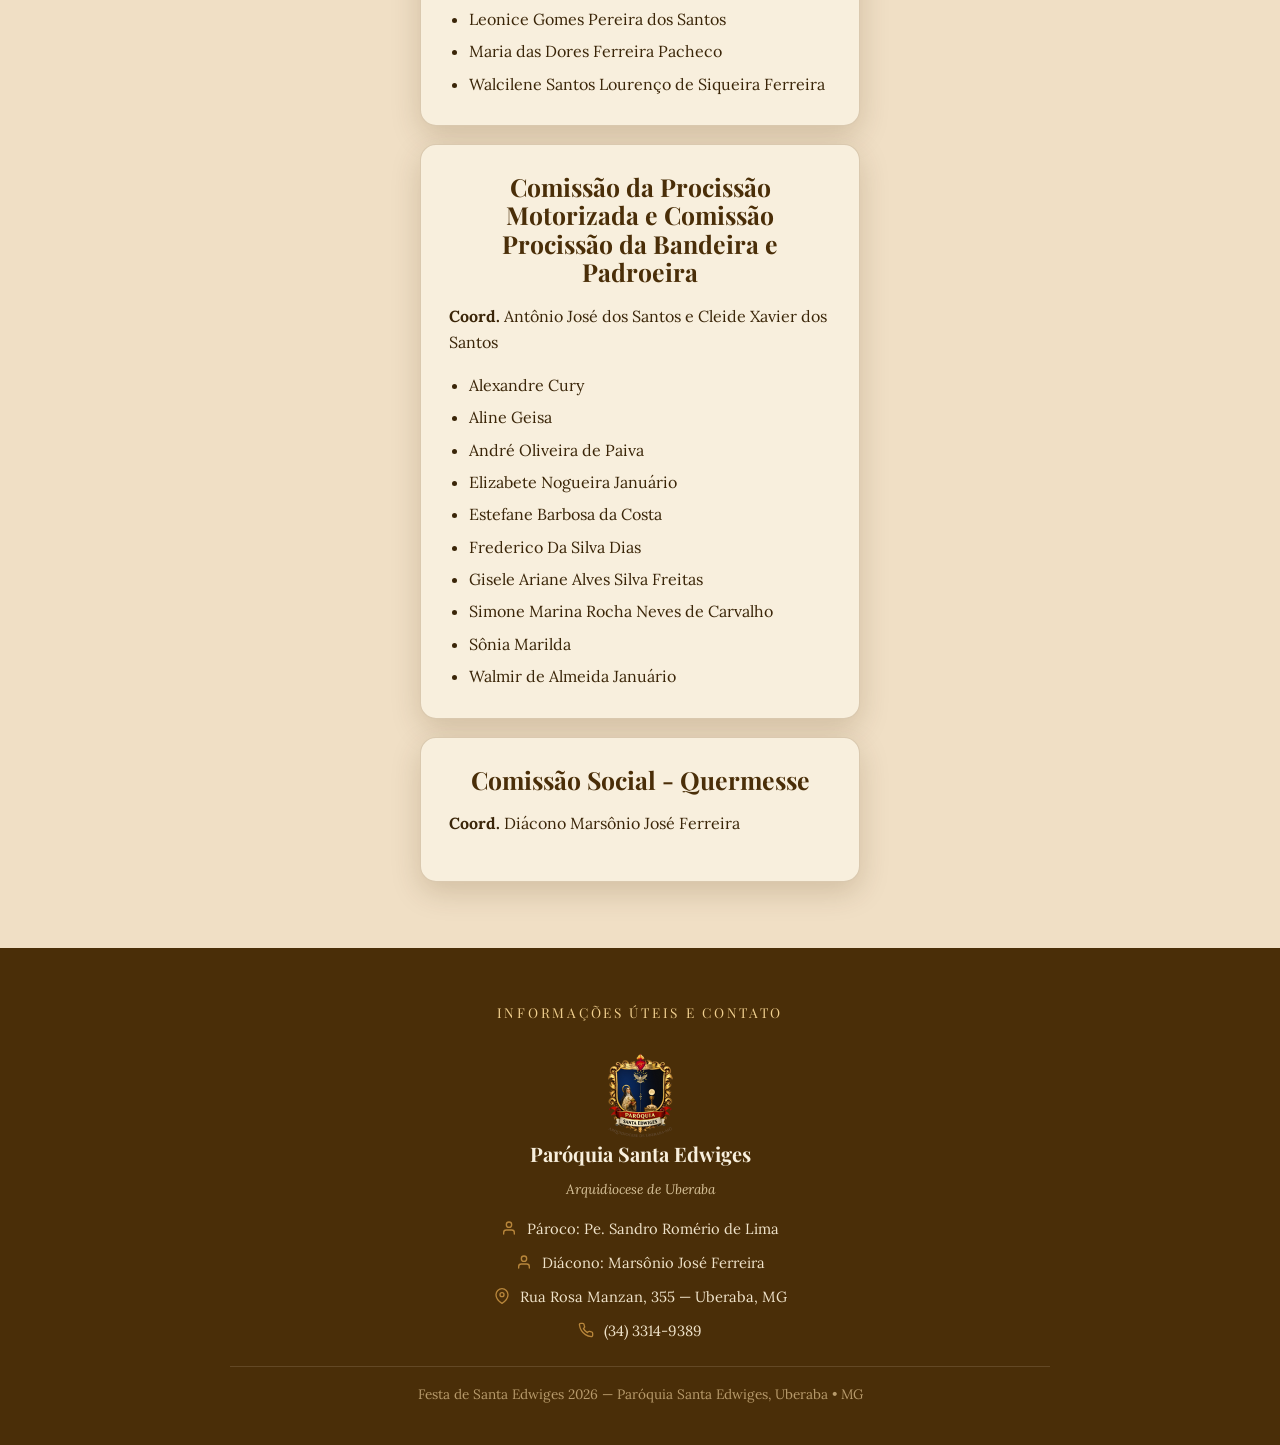
==== commit 1c03df6d: "Atualização de comissões e noiteiros" ====
--- a/comissoes.html
+++ b/comissoes.html
@@ -4,7 +4,7 @@
 <meta charset="UTF-8">
 <meta name="viewport" content="width=device-width, initial-scale=1.0">
 <title>Comissões Organizadoras | Festa de Santa Edwiges 2026</title>
-<meta name="description" content="Confira a programação completa da Festa de Santa Edwiges 2026: procissão, missas, novena e quermesse.">
+<meta name="description" content="Conheça os festeiros e as comissões da Festa de Santa Edwiges 2026.">
 <link rel="preconnect" href="https://fonts.googleapis.com">
 <link rel="preconnect" href="https://fonts.gstatic.com" crossorigin>
 <link href="https://fonts.googleapis.com/css2?family=Playfair+Display:wght@600;700;800;900&family=Lora:ital,wght@0,400;0,500;0,600;1,400&display=swap" rel="stylesheet">
@@ -34,201 +34,119 @@
   <main id="conteudo" tabindex="-1">
   <section id="comissoes">
     <div class="comissoes">
-<h1>Comissões</h1>
+      <h1>Festeiros e Comissões</h1>
 
-    <div class="card-comissoes">
-        <div class="card-inner">
-            <div class="card-face">
-                <h2>Comissão dos noiteiros</h2>
-                <h3>Membros</h3>
-                Bárbara Ribeiro dos Santos (Responsável pela Comissão)<br>
-                Júlio César Wendling (Responsável pela Comissão)<br>
-                Ana Clara Boaventura de Matos<br>
-                Artur de Andrade Antônio<br>
-                Maria Aparecida Teixeira Silva<br>
-                Sebastião da Silva Moreira<br>
-                
-                <div class="flip-hint">Veja mais detalhes→</div>
-            </div>
-            <div class="card-back">
-                <h2 class="title-card-back">Comissão dos Noiteiros</h2>
-                <h3>Noiteiros:</h3>
-                <ul>
-                    <li>Bárbara Ribeiro dos Santos (Responsável pela Comissão)</li>
-                    <li>Júlio César Wendling (Responsável pela Comissão)</li>
-                    <li>Ana Clara Boaventura de Matos</li>
-                    <li>Artur de Andrade Antônio</li>
-                    <li>Maria Aparecida Teixeira Silva</li>
-                    <li>Sebastião da Silva Moreira</li>
-                     <li>Breno Augusto Mazetto e Erica Agapito Borba Mazetto</li>
-                    <li>Cecília Parreira Luiz Andrade</li>
-                    <li>Celma Marques Borges</li>
-                    <li>Denise Anunciação de Mendonça</li>
-                    <li>Elenice Caixeta de Almeida</li>
-                    <li>Eliana Aparecida Araújo</li>
-                    <li>Elizabeth Nogueira Januário</li>
-                    <li>Eriberto e Leonice</li>
-                    <li>Flávia Correia Pereira</li>
-                    <li>Francisca Tomaz Lacerda</li>
-                    <li>Iara de Araújo</li>
-                    <li>Izaltino Júnior e Simara Rodrigues</li>
-                    <li>Jaqueline Barbosa Machado</li>
-                    <li>Liana Borges Amaral</li>
-                    <li>Márcia Aparecida de Sousa</li>
-                    <li>Maria Abadia Ferreira</li>
-                    <li>Maria Alice Felipe</li>
-                    <li>Maria Cristina Batista</li>
-                    <li>Maria das Dores e família</li>
-                    <li>Maria de Lourdes Fernandes</li>
-                    <li>Maria Gorete da Silveira</li>
-                    <li>Marlene Cabrine dos Santos Silva</li>
-                    <li>Neiva Heloisa C. Andrade</li>
-                </ul>
+      <article class="card-comissoes">
+        <h2>Festeiros</h2>
+        <ul>
+          <li>Júlia Carneiro e Kevin Vanderlei Carneiro</li>
+          <li>Monalyse e Guilherme de Oliveira</li>
+          <li>Maria Emília e Rodrigo</li>
+          <li>Rosângela Rodrigues da Cunha</li>
+        </ul>
+      </article>
 
-            </div>
-        </div>
+      <article class="card-comissoes">
+        <h2>Comissão de Comunicação e Divulgação</h2>
+        <p class="comissao-coord"><strong>Coord.</strong> Richelle Cicolani e Iago Cicolani - Pastoral da Comunicação</p>
+        <ul>
+          <li>Ana Paula Jardim</li>
+          <li>Daniele Quintino</li>
+          <li>Rosângela Cunha</li>
+          <li>Kevin Vanderlei Carneiro</li>
+          <li>Júlia Carneiro</li>
+          <li>Emerson Aparecido Ferreira</li>
+          <li>Natany Emanuelle Ferreira</li>
+        </ul>
+      </article>
+
+      <article class="card-comissoes">
+        <h2>Comissão de Convite aos Padres</h2>
+        <p class="comissao-coord"><strong>Coord.</strong> Mariangela Rodrigues da Silva</p>
+        <ul>
+          <li>Adriana Roveran</li>
+          <li>Ana Rita</li>
+          <li>Ana Maria Alves dos Anjos</li>
+          <li>André Oliveira de Paiva</li>
+          <li>Abigail das Graças Batista</li>
+          <li>Elias Santos Silva</li>
+          <li>Lucia Helena Parreira Luís</li>
+          <li>Maria Abadia Ferreira</li>
+          <li>Maria de Lourdes Oliveira</li>
+          <li>Neide Perez Silva</li>
+          <li>Regina Célia da Silva</li>
+          <li>Vicente de Paulo Bota</li>
+        </ul>
+      </article>
+
+      <article class="card-comissoes">
+        <h2>Comissão de Liturgia</h2>
+        <p class="comissao-coord"><strong>Coord.</strong> Neiva Heloísa C. Andrade</p>
+        <ul>
+          <li>Cleide Xavier dos Santos</li>
+          <li>Isabel Cristina Amorim</li>
+          <li>Julia e Kevin</li>
+          <li>Lucas David</li>
+          <li>Maria Alice Felipe</li>
+          <li>Maria Gorete da Silveira</li>
+          <li>Marcos Antonio</li>
+          <li>Rose Meire Aparecida Oliveira</li>
+        </ul>
+      </article>
+
+      <article class="card-comissoes">
+        <h2>Comissão das Madrinhas e Padrinhos do Andor e Altar</h2>
+        <p class="comissao-coord"><strong>Coord.</strong> Leonice Gomes Pereira dos Santos</p>
+        <ul>
+          <li>Maria Gorete da Silveira</li>
+          <li>Rose Meire Aparecida Oliveira</li>
+        </ul>
+      </article>
+
+      <article class="card-comissoes">
+        <h2>Comissão dos Noiteiros</h2>
+        <p class="comissao-coord"><strong>Coord.</strong> Bárbara Ribeiro dos Santos e Júlio César Wendling</p>
+        <ul>
+          <li>Ana Clara Boaventura de Matos</li>
+          <li>Artur de Andrade Antônio</li>
+          <li>Maria Aparecida Teixeira Silva</li>
+          <li>Sebastião da Silva Moreira</li>
+        </ul>
+      </article>
+
+      <article class="card-comissoes">
+        <h2>Comissão de Ornamentação</h2>
+        <p class="comissao-coord"><strong>Coord.</strong> Marlene Cabrine dos Santos Silva</p>
+        <ul>
+          <li>Érica Agapito Borba Mazetto</li>
+          <li>Leonice Gomes Pereira dos Santos</li>
+          <li>Maria das Dores Ferreira Pacheco</li>
+          <li>Walcilene Santos Lourenço de Siqueira Ferreira</li>
+        </ul>
+      </article>
+
+      <article class="card-comissoes">
+        <h2>Comissão da Procissão Motorizada e Comissão Procissão da Bandeira e Padroeira</h2>
+        <p class="comissao-coord"><strong>Coord.</strong> Antônio José dos Santos e Cleide Xavier dos Santos</p>
+        <ul>
+          <li>Alexandre Cury</li>
+          <li>Aline Geisa</li>
+          <li>André Oliveira de Paiva</li>
+          <li>Elizabete Nogueira Januário</li>
+          <li>Estefane Barbosa da Costa</li>
+          <li>Frederico Da Silva Dias</li>
+          <li>Gisele Ariane Alves Silva Freitas</li>
+          <li>Simone Marina Rocha Neves de Carvalho</li>
+          <li>Sônia Marilda</li>
+          <li>Walmir de Almeida Januário</li>
+        </ul>
+      </article>
+
+      <article class="card-comissoes">
+        <h2>Comissão Social - Quermesse</h2>
+        <p class="comissao-coord"><strong>Coord.</strong> Diácono Marsônio José Ferreira</p>
+      </article>
     </div>
-
-
-    <div class="card-comissoes">
-        <div class="card-inner">
-            <div class="card-face">
-                <h2>Comissão das madrinhas do altar e andor</h2>
-                <div class="flip-hint">Exibir detalhes →</div>
-            </div>
-            <div class="card-back">
-                <h2 class="title-card-back">Comissão das Madrinhas do altar e andor</h2>
-                <h3>Madrinhas e Padrinhos do altar e andor:</h3>
-                <ul>
-                    <li>Abigail das Graças Batista</li>
-                    <li>Alexsander Pacheco de Almeida e família</li>
-                    <li>Breno Augusto Mazetto e Erica Agapito Borba Mazetto</li>
-                    <li>Cecília Parreira Luiz Andrade</li>
-                    <li>Celma Marques Borges</li>
-                    <li>Denise Anunciação de Mendonça</li>
-                    <li>Elenice Caixeta de Almeida</li>
-                    <li>Eliana Aparecida Araújo</li>
-                    <li>Elizabeth Nogueira Januário</li>
-                    <li>Eriberto e Leonice</li>
-                    <li>Flávia Correia Pereira</li>
-                    <li>Francisca Tomaz Lacerda</li>
-                    <li>Iara de Araújo</li>
-                    <li>Izaltino Júnior e Simara Rodrigues</li>
-                    <li>Jaqueline Barbosa Machado</li>
-                    <li>Liana Borges Amaral</li>
-                    <li>Márcia Aparecida de Sousa</li>
-                    <li>Maria Abadia Ferreira</li>
-                    <li>Maria Alice Felipe</li>
-                    <li>Maria Cristina Batista</li>
-                    <li>Maria das Dores e família</li>
-                    <li>Maria de Lourdes Fernandes</li>
-                    <li>Maria Gorete da Silveira</li>
-                    <li>Marlene Cabrine dos Santos Silva</li>
-                    <li>Neiva Heloisa C. Andrade</li>
-                    <li></li>
-                    <li></li>
-                    <li></li>
-                    <li></li>
-                    <li></li>
-                    <li></li>
-                    <li></li>
-                    <li></li>
-                    <li></li>
-                    <li></li>
-                    <li></li>
-                    <li></li>
-                    <li></li>
-                    <li></li>
-                    <li></li>
-                    <li></li>
-                    <li></li>
-                </ul>
-
-            </div>
-        </div>
-    </div>
-
-    <div class="card-comissoes">
-        <div class="card-inner">
-            <div class="card-face">
-                <h2>Comissão da ornamentação</h2>
-                <div class="flip-hint">Exibir detalhes →</div>
-            </div>
-            <div class="card-back">
-                <h2 class="title-card-back">Comissão da ornamentação</h2>
-                <h3>Atividades:</h3>
-                <p></p>
-                <h3>Membros:</h3>
-                <ul>
-                    <li></li>
-                </ul>
-
-            </div>
-        </div>
-    </div>
-
-
-    <div class="card-comissoes">
-        <div class="card-inner">
-            <div class="card-face">
-                <h2>Comissão da quermesse</h2>
-                <div class="flip-hint">Exibir detalhes →</div>
-            </div>
-            <div class="card-back">
-                <h2 class="title-card-back">Comissão da quermesse</h2>
-                <h3>Atividades:</h3>
-                <p></p>
-                <h3>Membros:</h3>
-                <ul>
-                    <li></li>
-                </ul>
-
-            </div>
-        </div>
-    </div>
-
-    <div class="card-comissoes">
-        <div class="card-inner">
-            <div class="card-face">
-                <h2>Comissão da Liturgia</h2>
-                <div class="flip-hint">Exibir detalhes →</div>
-            </div>
-            <div class="card-back">
-                <h2 class="title-card-back">Comissão da Liturgia</h2>
-                <h3>Atividades:</h3>
-                <p></p>
-                <h3>Membros:</h3>
-                <ul>
-                    <li></li>
-                </ul>
-
-            </div>
-        </div>
-    </div>
-
-    <div class="card-comissoes">
-        <div class="card-inner">
-            <div class="card-face">
-                <h2>Comissão da divulgação da festa (Pascom)</h2>
-                <h3>Membros:</h3>
-                    Richelle Cicolani (Responsável pela comissão)<br>
-                    Richelle Cicolani (Responsável pela comissão)<br>
-                    Diácono Marsônio José Ferreira<br>
-                    Rosângela Cunha<br>
-                    Daniela Quintino<br>
-                    Kevin Carneiro<br>
-                    Juia Carneiro<br>
-                    Natany Emanuelle Ferreira<br>
-                    Emerson Aparecido Ferreira<br>
-                <div class="flip-hint">Exibir detalhes →</div>
-            </div>
-            <div class="card-back">
-                <h2 class="title-card-back">Comissão da divulgação</h2>
-                Comissão responsável por toda a divulgação da festa, incluindo redes sociais, cartazes, banners e outros materiais de comunicação.
-            </div>
-        </div>
-    </div>
-  </div>
   </section>
   </main>
 
@@ -268,6 +186,5 @@
       <p class="copy">Festa de Santa Edwiges 2026 — Paróquia Santa Edwiges, Uberaba • MG</p>
     </div>
   </footer>
-  <script src="js/comissoes.js"></script>
 </body>
 </html>
--- a/css/style.css
+++ b/css/style.css
@@ -154,6 +154,7 @@
   }
   .link-card-icon svg{width:22px;height:22px;}
   .link-card[href="homenageados.html"] .link-card-icon svg{width:32px;height:32px;}
+  .link-card[href="noiteiros.html"] .link-card-icon svg{width:32px;height:32px;}
   .link-card-text{
     flex:1 1 auto;
     min-width:0;
@@ -197,88 +198,24 @@
   font-size:1.7rem;
 }
   .card-comissoes{
-    perspective:1200px;
     width:100%;
     min-width:0;
     overflow-wrap:anywhere;
-  }
-  .card-inner{
-    position:relative;
-    width:100%;
-    transform-style:preserve-3d;
-    transition:transform .6s ease;
-  }
-  .card-comissoes.is-enhanced.is-flipped .card-inner{transform:rotateY(180deg);}
-  .card-face,
-  .card-back{
-    position:relative;
-    display:flex;
-    flex-direction:column;
-    justify-content:center;
     padding:28px;
     border:1px solid var(--line);
     border-radius:16px;
+    background:var(--cream-light);
     box-shadow:var(--shadow);
-    backface-visibility:hidden;
-    -webkit-backface-visibility:hidden;
-  }
-  .card-face{
-    position:relative;
-    background:var(--cream-light);
-    text-align:center;
-  }
-  .card-face h2,
-  .card-back h2{
+  }
+  .card-comissoes h2{
+    margin:0 0 16px;
+    color:var(--brown-deep);
     font-size:1.55rem;
-    color:var(--brown-deep);
-  }
-  .card-face p,
-  .card-back p{margin:0 0 16px;}
-  .card-back{
-    background:var(--brown);
-    color:var(--cream-light);
-  }
-  .card-back h2{color:var(--cream-light);}
-  .card-back h3{color:var(--cream-light);font-size:1.05rem;}
-  .card-face h3{font-size:1.05rem;}
-  .card-back ul{margin:0;padding-left:1.25em;}
-  .card-back li:empty,
-  .card-back p:empty{display:none;}
-  .card-comissoes .flip-hint{display:none;}
-  .card-comissoes.is-enhanced .card-back{transform:rotateY(180deg);}
-  /* Só a face ativa participa da altura: funciona com zoom, fontes e rotação. */
-  .card-comissoes.is-enhanced:not(.is-flipped) .card-back,
-  .card-comissoes.is-enhanced.is-flipped .card-face{
-    position:absolute;
-    top:0;
-    left:0;
-    width:100%;
-    visibility:hidden;
-    pointer-events:none;
-  }
-  .card-toggle{
-    display:block;
-    min-height:48px;
-    width:100%;
-    margin-top:10px;
-    padding:12px 16px;
-    border:2px solid var(--brown);
-    border-radius:12px;
-    background:var(--cream-light);
-    color:var(--brown-deep);
-    font:700 1rem 'Lora', serif;
-    cursor:pointer;
-  }
-  .card-toggle:hover{background:var(--brown);color:var(--cream-light);}
-  .flip-hint{
-    display:block;
-    margin-top:auto;
-    color:var(--red);
-    font-family:'Playfair Display', serif;
-    font-size:.9rem;
-    font-weight:700;
-  }
-  .card-back .flip-hint{color:var(--gold);}
+    text-align:center;
+  }
+  .card-comissoes .comissao-coord{margin:0 0 16px;}
+  .card-comissoes ul{margin:0;padding-left:1.25em;}
+  .card-comissoes li + li{margin-top:6px;}
 
   /* ---------- BACKLINK (subpages) ---------- */
   .backlink-wrap{
@@ -424,7 +361,7 @@
     display:grid;
     grid-template-columns:47px minmax(0, 1fr);
     column-gap:13px;
-    width:min(100%, 340px);
+    width:min(100%, 480px);
     margin:0 auto 26px;
   }
   #noiteiros .timeline:last-child{margin-bottom:0;}
@@ -456,6 +393,14 @@
   #noiteiros .day-card .noiteiro{
     margin:0;
     text-align: center;
+  }
+  #noiteiros .day-card .donation-only{
+    display:block;
+    margin-top:3px;
+    color:var(--brown);
+    font-size:.82rem;
+    font-style:italic;
+    font-weight:500;
   }
   /* O cabeçalho ocupa a mesma área horizontal dos cartões. */
   #noiteiros .section-head{margin-left:60px;}
@@ -769,7 +714,7 @@
     right:12px;
   }
   .site-page footer{padding-bottom:84px;}
-  .card-face,.card-back{padding:20px;}
+  .card-comissoes{padding:20px;}
 }
 @media (prefers-reduced-motion:reduce){
   .site-page .link-card,.site-page #btnTopo{transition:none;}
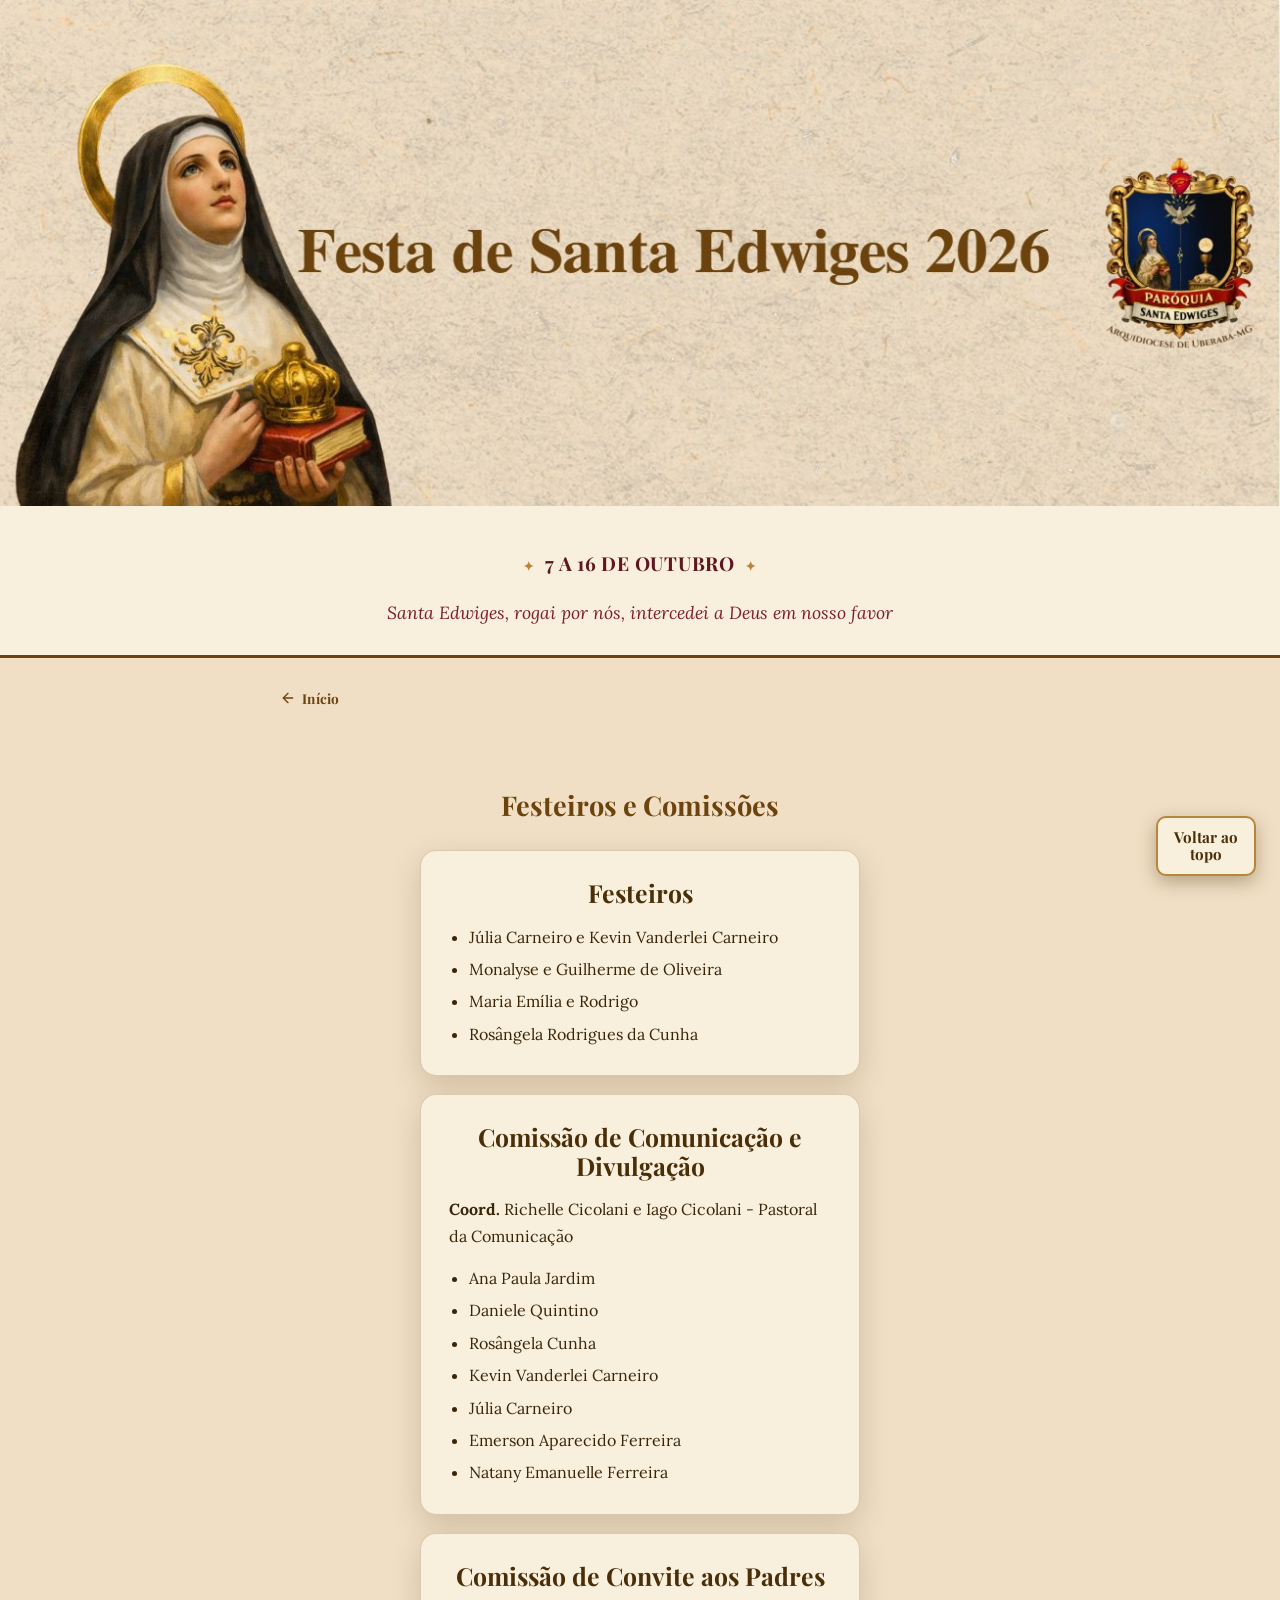
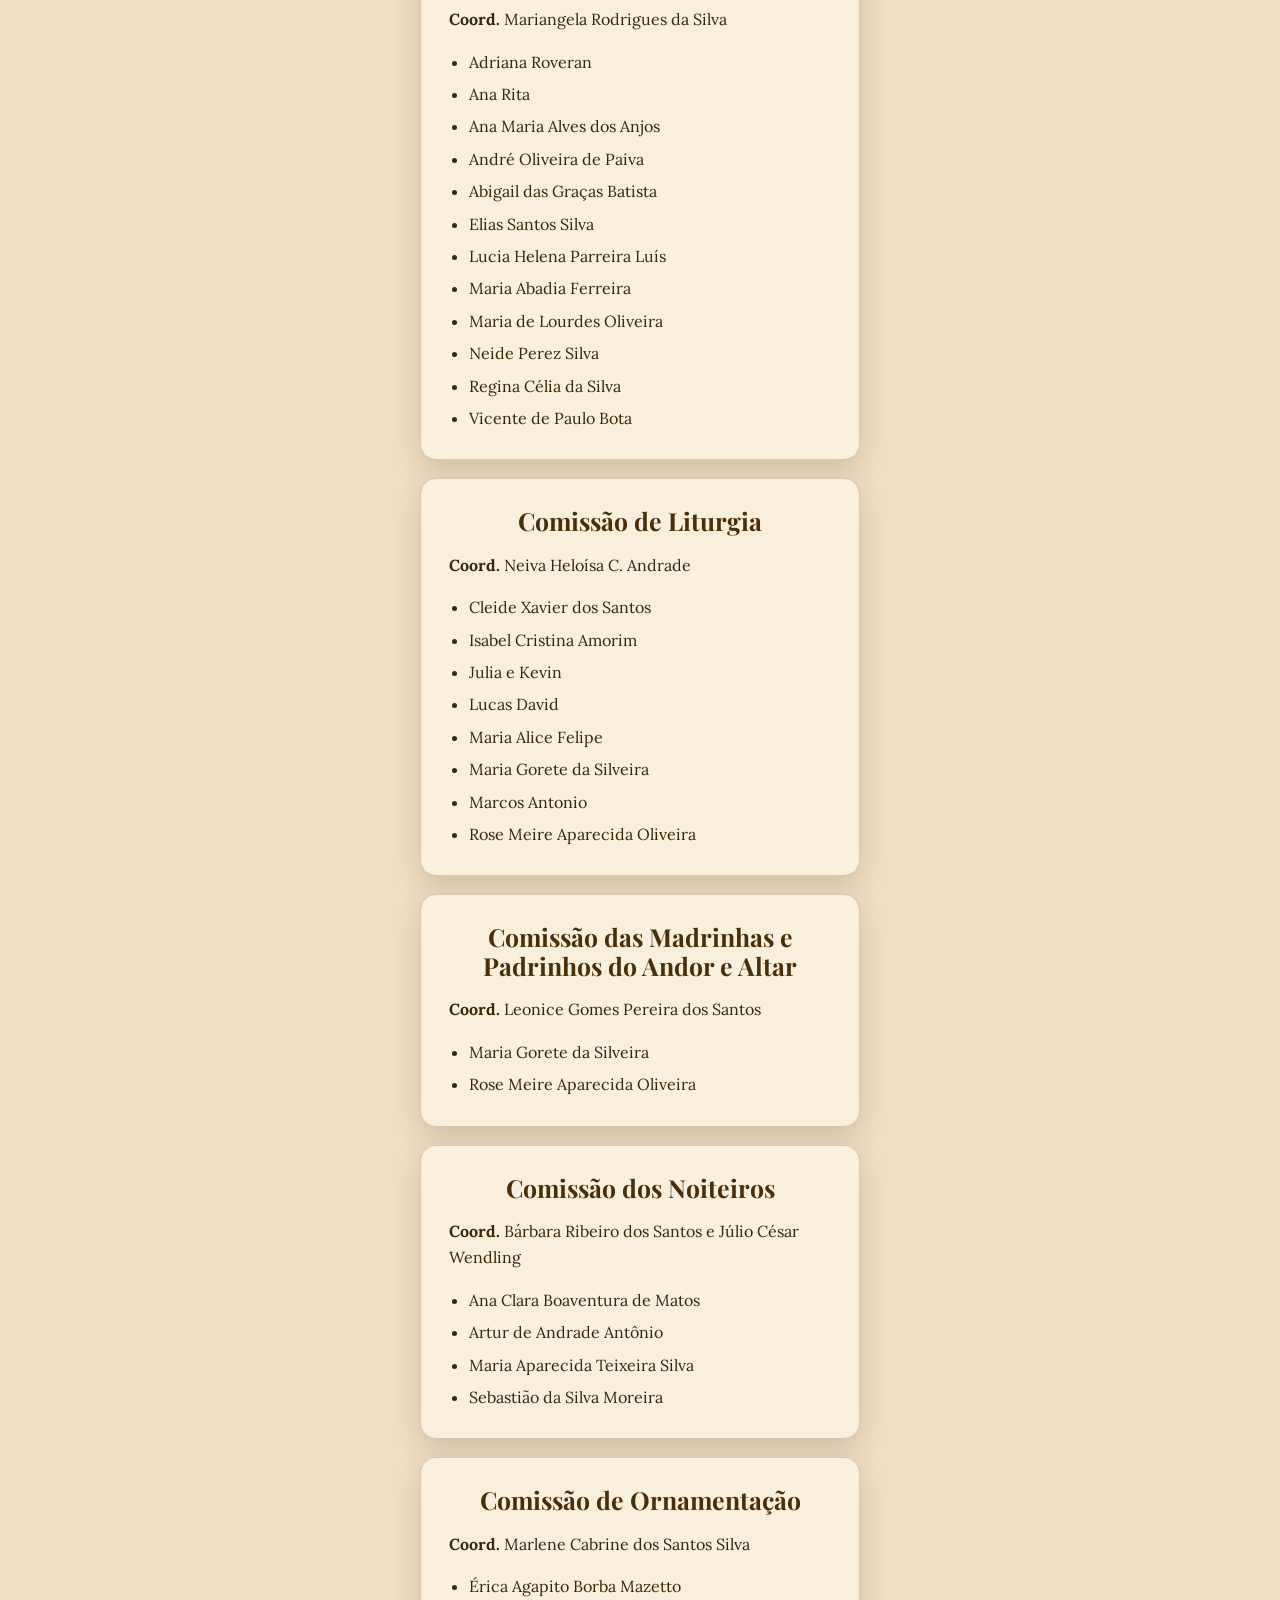
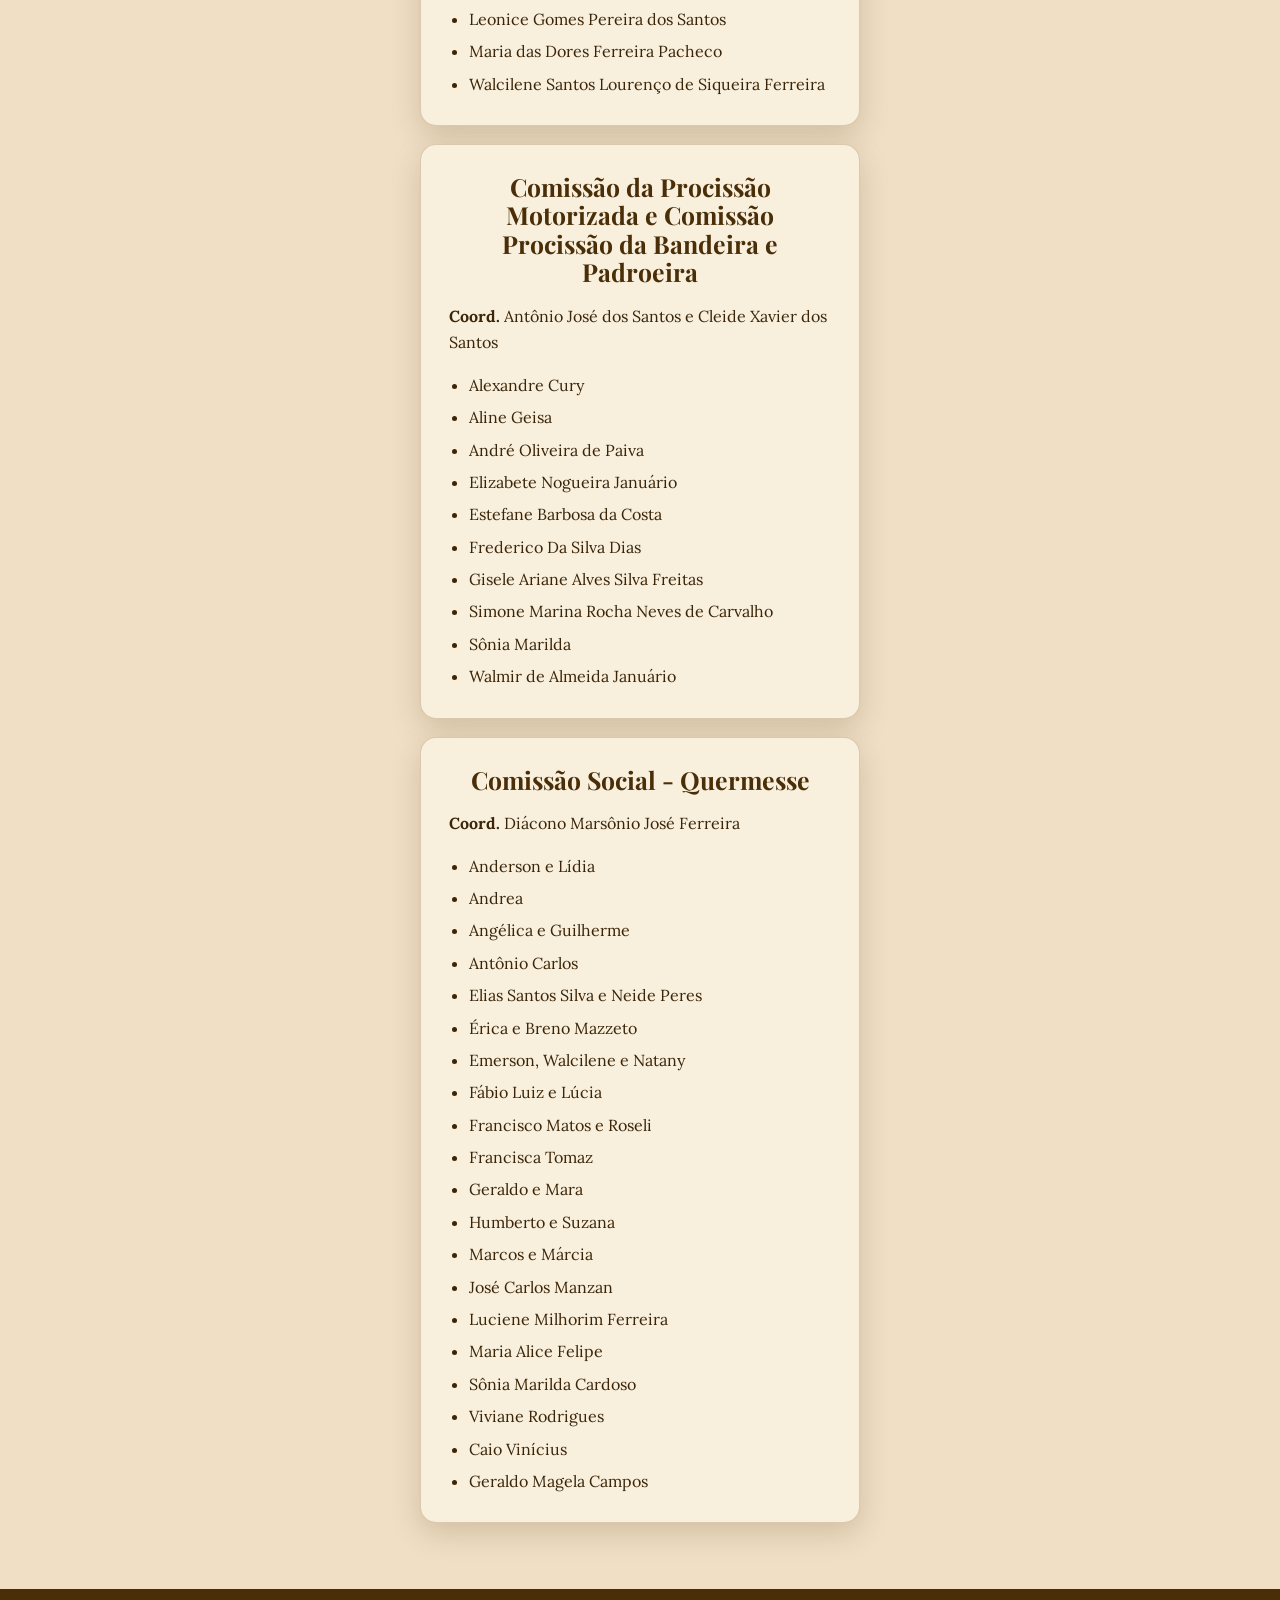
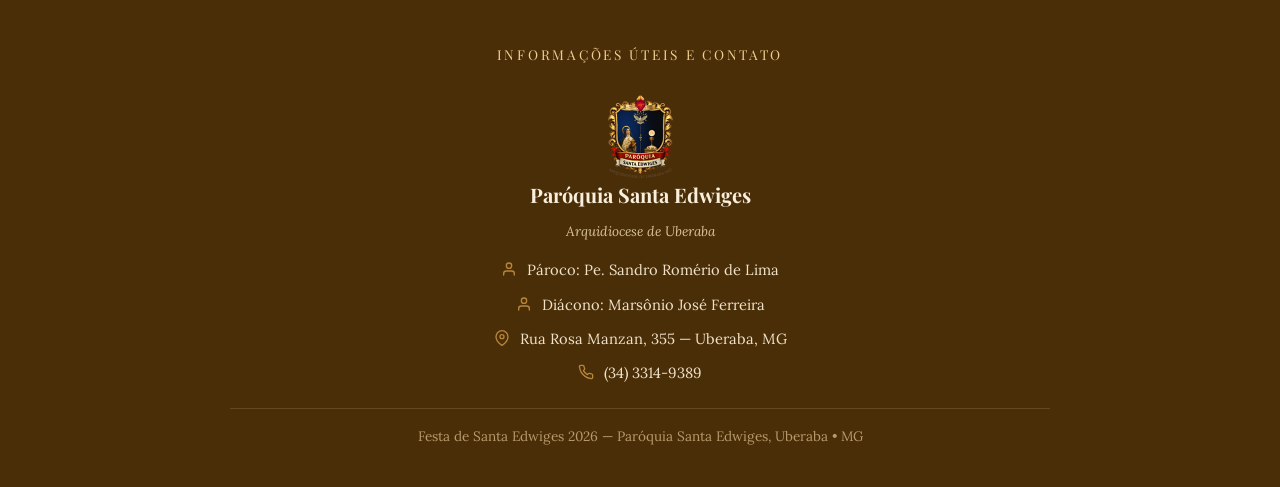
==== commit 3c55b28b: "Inclusão de integrantes da comissão da quermesse" ====
--- a/comissoes.html
+++ b/comissoes.html
@@ -145,6 +145,28 @@
       <article class="card-comissoes">
         <h2>Comissão Social - Quermesse</h2>
         <p class="comissao-coord"><strong>Coord.</strong> Diácono Marsônio José Ferreira</p>
+        <ul>
+          <li>Anderson e Lídia</li>
+          <li>Andrea</li>
+          <li>Angélica e Guilherme</li>
+          <li>Antônio Carlos</li>
+          <li>Elias Santos Silva e Neide Peres</li>
+          <li>Érica e Breno Mazzeto</li>
+          <li>Emerson, Walcilene e Natany</li>
+          <li>Fábio Luiz e Lúcia</li>
+          <li>Francisco Matos e Roseli</li>
+          <li>Francisca Tomaz</li>
+          <li>Geraldo e Mara</li>
+          <li>Humberto e Suzana</li>
+          <li>Marcos e Márcia</li>
+          <li>José Carlos Manzan</li>
+          <li>Luciene Milhorim Ferreira</li>
+          <li>Maria Alice Felipe</li>
+          <li>Sônia Marilda Cardoso</li>
+          <li>Viviane Rodrigues</li>
+          <li>Caio Vinícius</li>
+          <li>Geraldo Magela Campos</li>
+        </ul>
       </article>
     </div>
   </section>
